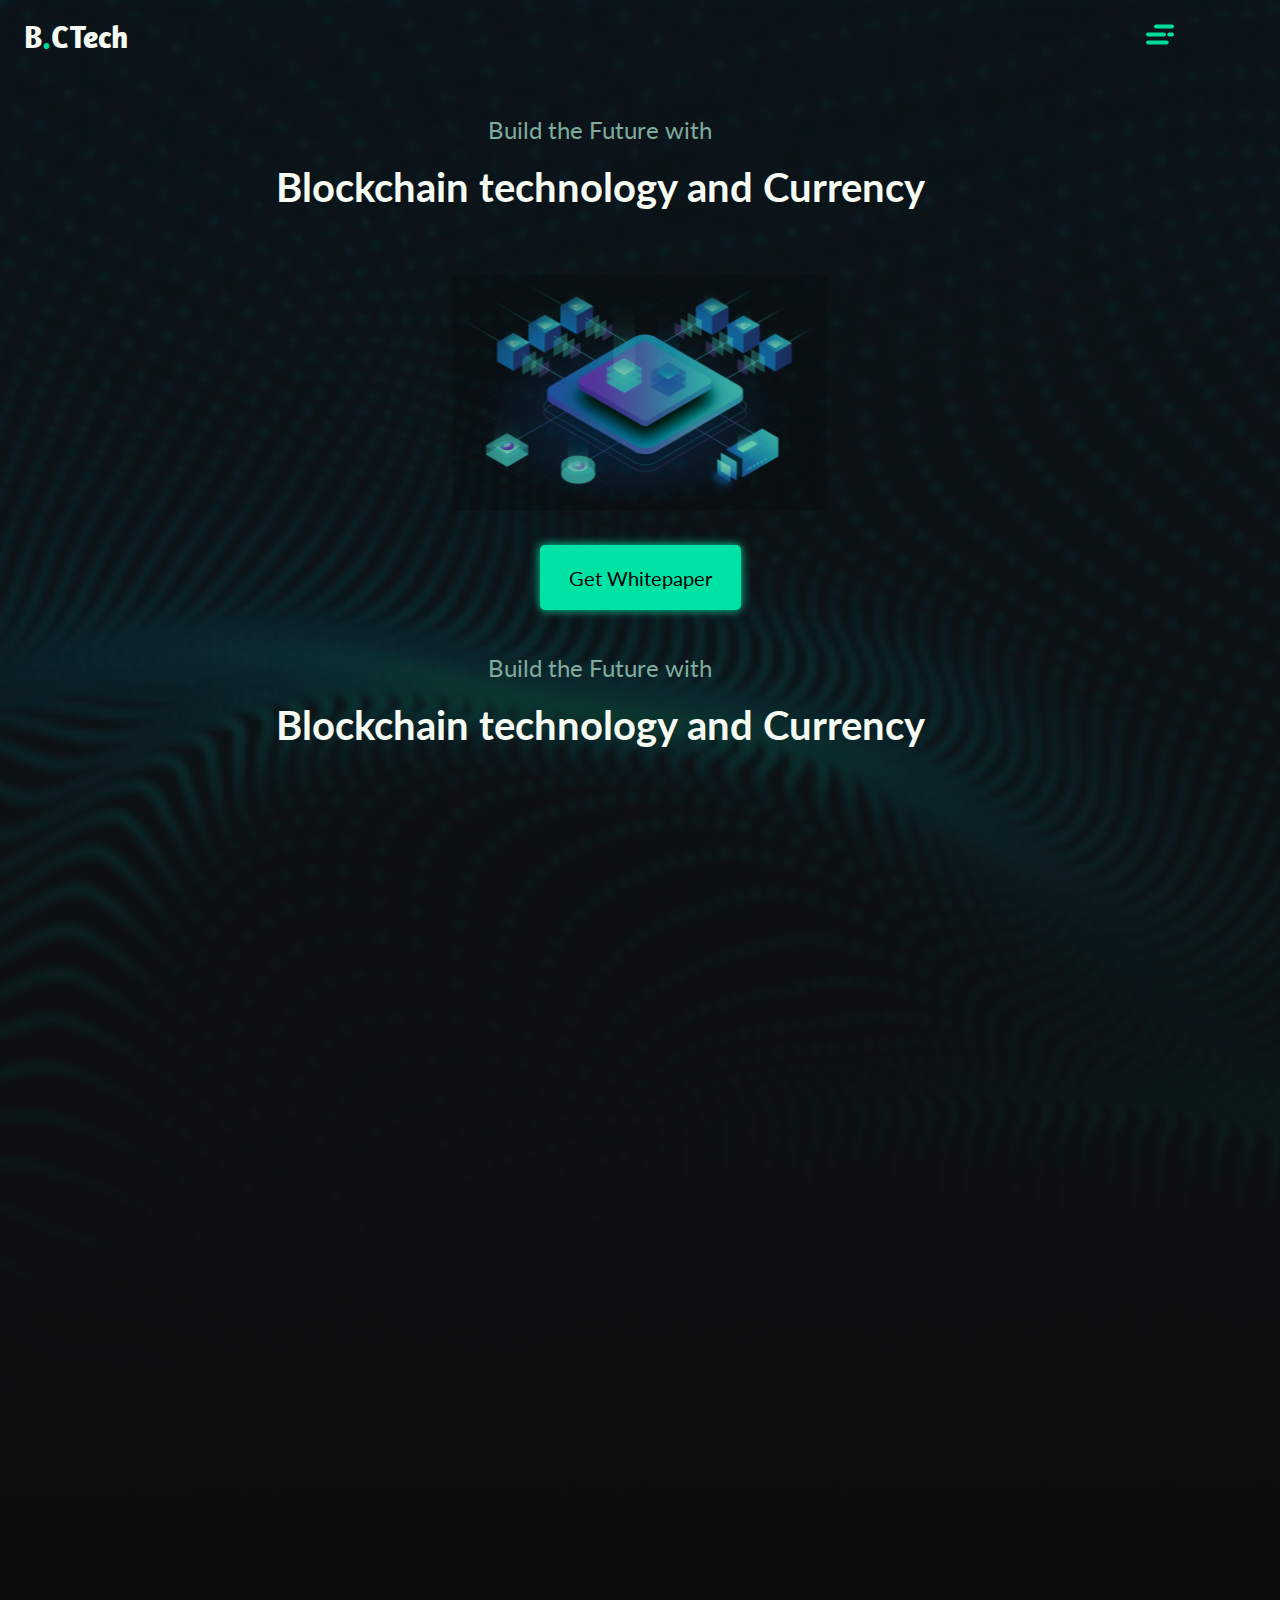
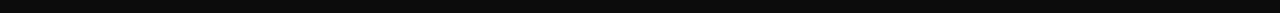
==== index.html @ 94df7423 "Fiz uma modificação" ====
<!--====ESTOU APRENDENDO HTML====-->
<!DOCTYPE html>
<html lang="pt-BR">
<head>
    <meta charset="UTF-8">
    <meta http-equiv="X-UA-Compatible" content="IE=edge">
    <meta name="viewport" content="width=device-width, initial-scale=1.0">
    <!--======= ESTILO =======-->
    <link rel="stylesheet" href="style.css">

    <!--==========FONTES==========-->
    <link rel="preconnect" href="https://fonts.googleapis.com">
    <link rel="preconnect" href="https://fonts.gstatic.com" crossorigin>
    <link href="https://fonts.googleapis.com/css2?family=Amaranth:wght@400;700&family=Lato:ital,wght@0,300;0,400;0,700;1,400&family=M+PLUS+1p:wght@700&display=swap" rel="stylesheet">
    
<title>My Landim Page</title>
</head>

<body>
    <img class="gradient"src="/images/gradient.svg">

    <header id="header">
    <nav class="container">
        <a id="icon"href="#" class="logo">B<span id="span">.</span>CTech</a>
        <div class="menu"><img src="/images/Menuicon-menu.svg" alt="icone-menu"></div>
    </nav>
            
    </header>

    <section class="section container">
        <h1 class="placeholder">Build the Future with </h1>
        <p class="content">Blockchain technology and Currency</p>
    </section>
    
    <img class="img" src="/images/boxes.svg" alt="imagem">
    <button class="button"type="button">Get Whitepaper</button> 
    
    <section class="section container">
        <h1 class="placeholder">Build the Future with </h1>
        <p class="content">Blockchain technology and Currency</p>
      
    </section

    

   







    <!--======= SCRIPT =======-->
    <script src="script.js"></script>
</body>
</html>
---- style.css ----
/*===============RESET===========*/
@import url('https://fonts.googleapis.com/css2?family=Amaranth:wght@400;700&family=M+PLUS+1p:wght@700&display=swap');

* {
    margin: 0;
    padding: 0;
    box-sizing: border-box
}

/*======VARIÁVEIS=======*/
:root {
    font-size: 100%; 
    /* ========== CORES ======= */
    --placeHolder-color: #80AB9E;
    --green-color: #00DD9C;
    --button-color: #00E3A5;
    --dark-blue: #0d0d0d;
    --white-color: #F5FBF2;
    --lato-font: 'Lato', sans-serif;;
}

body {
    background: var(--dark-blue);
    color: var(--white-color);
}

a {
    text-decoration: none;
}





/*========NAVEGAÇÃO========*/
nav a {
    display: block;
}

nav {
    display: flex;
    justify-content: space-between;
    align-items: center;
    height: 100%;
}


#header {
    height: 4.5rem;
    
}

#span {
    color: var(--green-color);
}

#icon {
    font-family: 'Amaranth', sans-serif;
    font-weight: 600;
    font-size: 2rem;
    color: var(--white-color);
}


.section {
    font-family: var(--lato-font);
    font-weight: 600;
    text-align: center;
    margin-top: 2.890625rem;
}

.container {
    width: 90%;
    margin-left: 1.5rem;
    margin-right: 1.5rem;
}


.gradient {
    position: absolute;
    top: 0;
    left: 0;
    z-index: -2;
    width: 100vw;
}

.placeholder {
    font-size: 1.5rem;
    font-weight: 400;
    line-height: 1.5rem;
    color: var(--placeHolder-color);
    margin-bottom: 1rem;
}

.content {
    font-family: var(--lato-font);
    font-weight: 700;
    font-size: 2.5rem;
    line-height: 3.65rem;
    margin-bottom: 3.65rem;
}

.img {
    width: 100vw;
    height: 14.75rem;
}

.button{
    display: block;
    background: var(--button-color);
    border: none;
    width: 12.5625rem;
    height: 4.0625rem;
    border-radius: 5px;
    font-size: 1.25rem;
    font-family: var(--lato-font);
    font-weight: 400;
    margin-left: auto;
    margin-right: auto;
    margin-top: 1.875rem;
    cursor: pointer;
    box-shadow: 0 0 10px  var(--button-color);
}
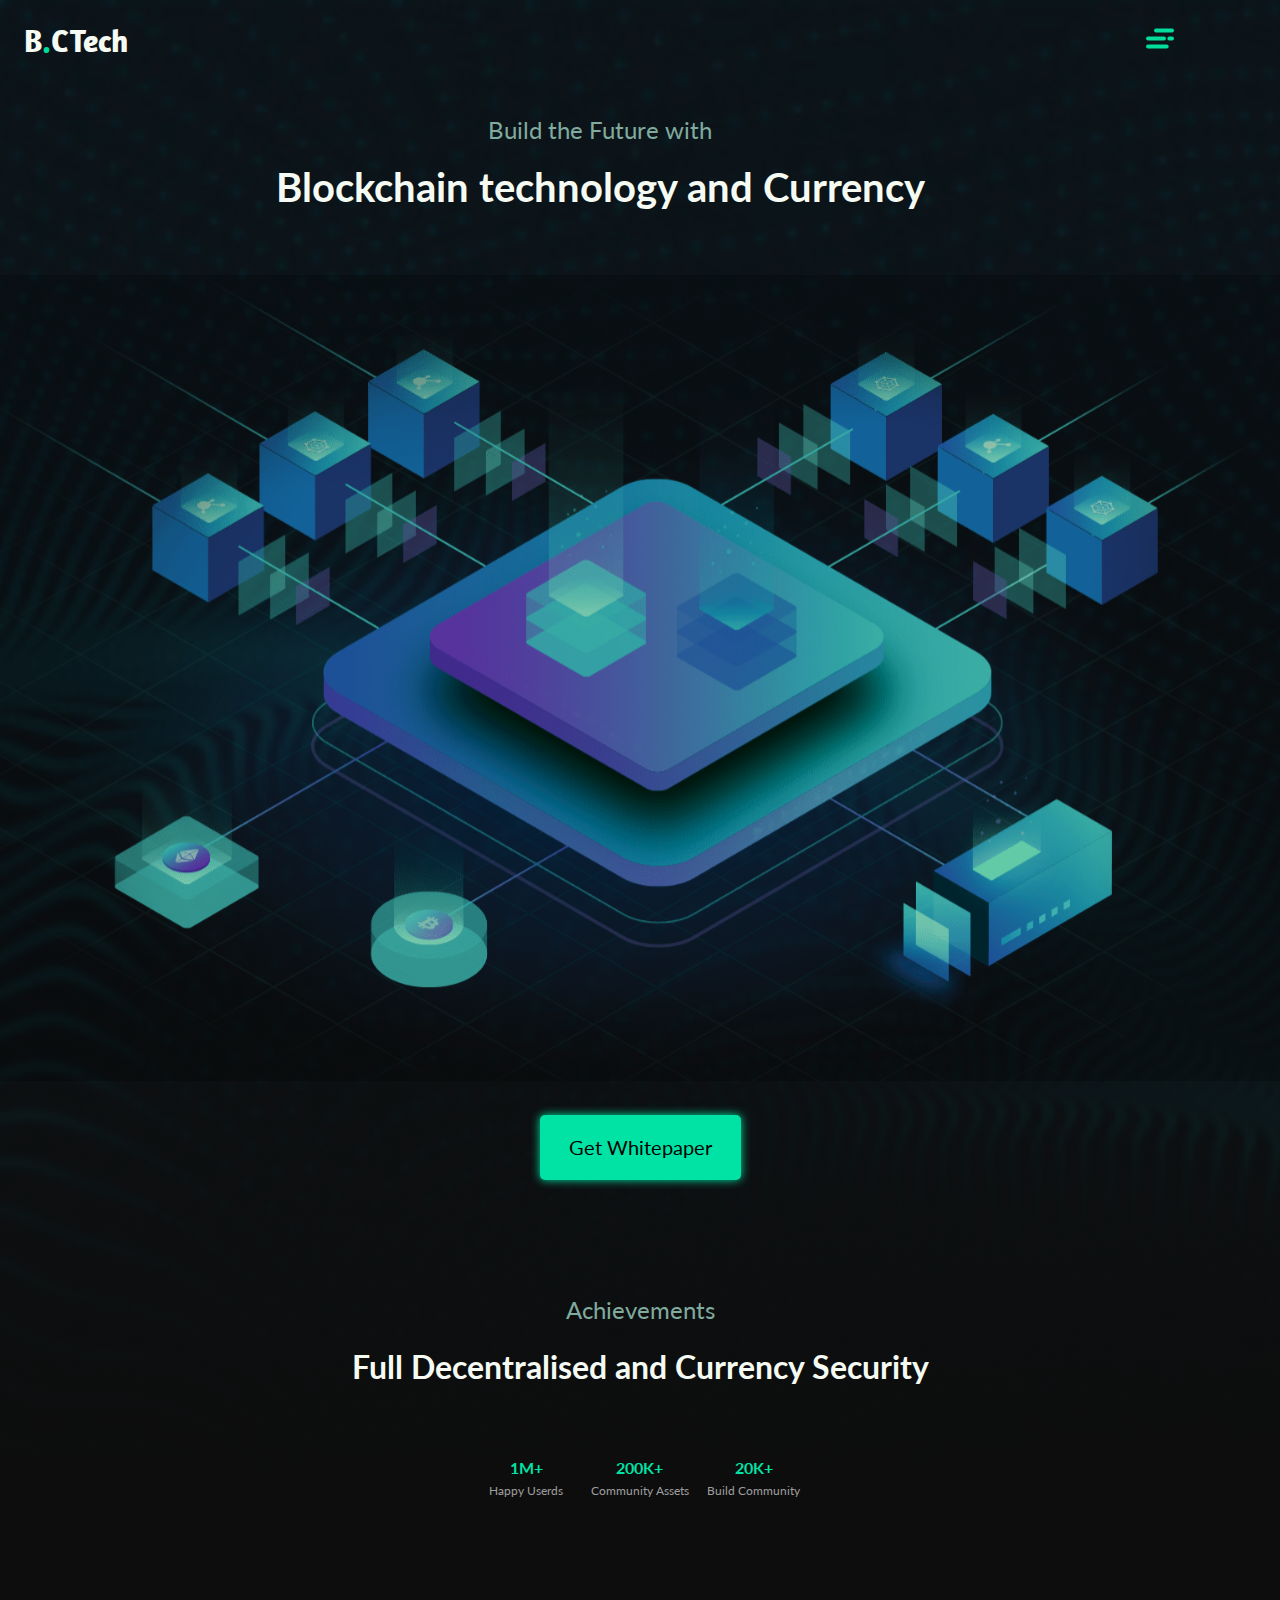
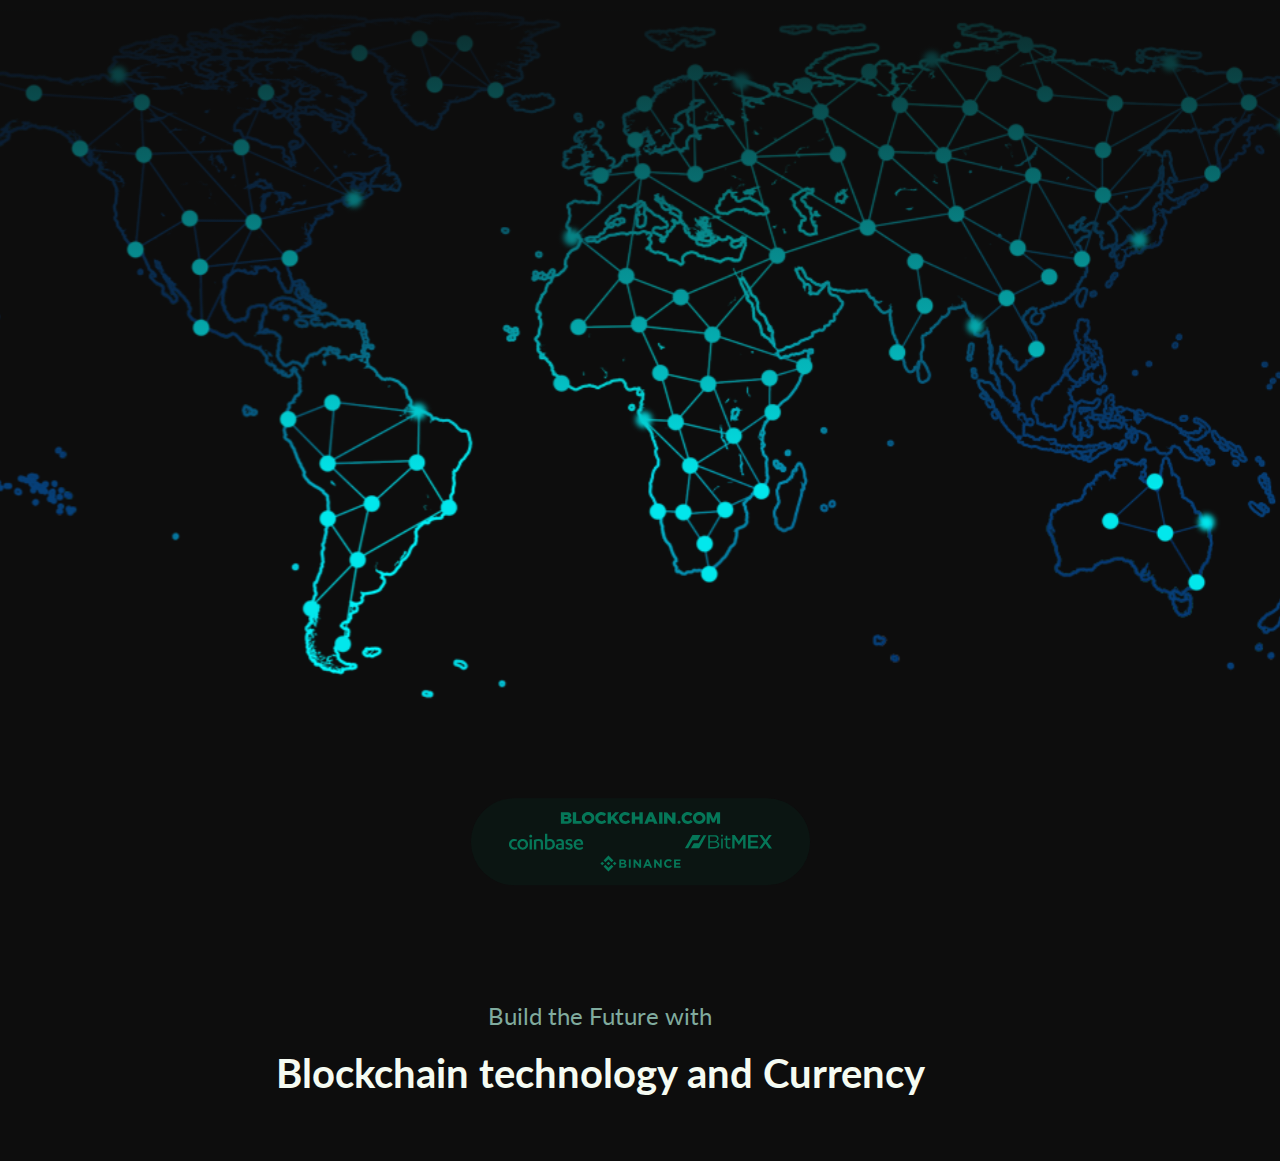
==== commit f30e8227: "Atualizando" ====
--- a/index.html
+++ b/index.html
@@ -35,14 +35,30 @@
     <img class="img" src="/images/boxes.svg" alt="imagem">
     <button class="button"type="button">Get Whitepaper</button> 
     
+    <section class="section">
+        <h1 class="placeholder">Achievements</h1>
+        <p class="content2">Full Decentralised and Currency Security</p>
+        <table>
+            <tr>
+                <th  class="cabecalho">1M+</th>
+                <th  class="cabecalho">200K+</th>
+                <th  class="cabecalho">20K+</th>
+              </tr>
+              <tr>
+                <td>Happy Userds</td>
+                <td>Community Assets</td>
+                <td>Build Community</td>
+              </tr>
+        </table>
+    </section>
+
+    <img src="/images/mapa.svg" alt="mapa do mundo" class="img">
+    <img src="/images/logos.svg" alt="contribuidores" class="contribuidores">
+    
     <section class="section container">
         <h1 class="placeholder">Build the Future with </h1>
         <p class="content">Blockchain technology and Currency</p>
-      
-    </section
-
-    
-
+    </section>
    
 
 
--- a/style.css
+++ b/style.css
@@ -16,7 +16,8 @@
     --button-color: #00E3A5;
     --dark-blue: #0d0d0d;
     --white-color: #F5FBF2;
-    --lato-font: 'Lato', sans-serif;;
+    --lato-font: 'Lato', sans-serif;
+    --gray: #9E9E9E;
 }
 
 body {
@@ -33,6 +34,14 @@
 
 
 /*========NAVEGAÇÃO========*/
+#header {
+    height: 5rem;
+    position: absolute;
+    top: 0;
+    left: 0;   
+    width: 100vw;
+}
+
 nav a {
     display: block;
 }
@@ -44,10 +53,30 @@
     height: 100%;
 }
 
+table {
+    width: 21.4375rem;
+    margin: 0 auto;
+    height: 2.5rem;
+}
 
-#header {
-    height: 4.5rem;
-    
+table .cabecalho {
+    color: var(--button-color);
+    font-weight: 700;
+    font-size: 1rem;
+    line-height: 1.125rem;
+    width: 3rem;
+    height: 1.4375rem;
+    text-align: center;
+}
+
+table tr td {
+    color: var(--gray);
+    font-size: 0.75rem;
+    width: 6.75rem;
+    height: 1rem;
+    font-weight: 400;
+    line-height: 1.125rem;
+    text-align: center;
 }
 
 #span {
@@ -66,7 +95,7 @@
     font-family: var(--lato-font);
     font-weight: 600;
     text-align: center;
-    margin-top: 2.890625rem;
+    margin-top: 7.390625rem;
 }
 
 .container {
@@ -99,10 +128,16 @@
     line-height: 3.65rem;
     margin-bottom: 3.65rem;
 }
+.content2 {
+    font-family: var(--lato-font);
+    font-weight: 700;
+    font-size: 2rem;
+    line-height: 3.65rem;
+    margin-bottom: 3.65rem;
+}
 
 .img {
     width: 100vw;
-    height: 14.75rem;
 }
 
 .button{
@@ -122,3 +157,12 @@
     box-shadow: 0 0 10px  var(--button-color);
 }
 
+.contribuidores {
+    display: block;
+    width: 21.4375rem;
+    height: 5.5rem;
+    margin-top: 3.515rem;
+    margin-left: auto;
+    margin-right: auto;
+}
+
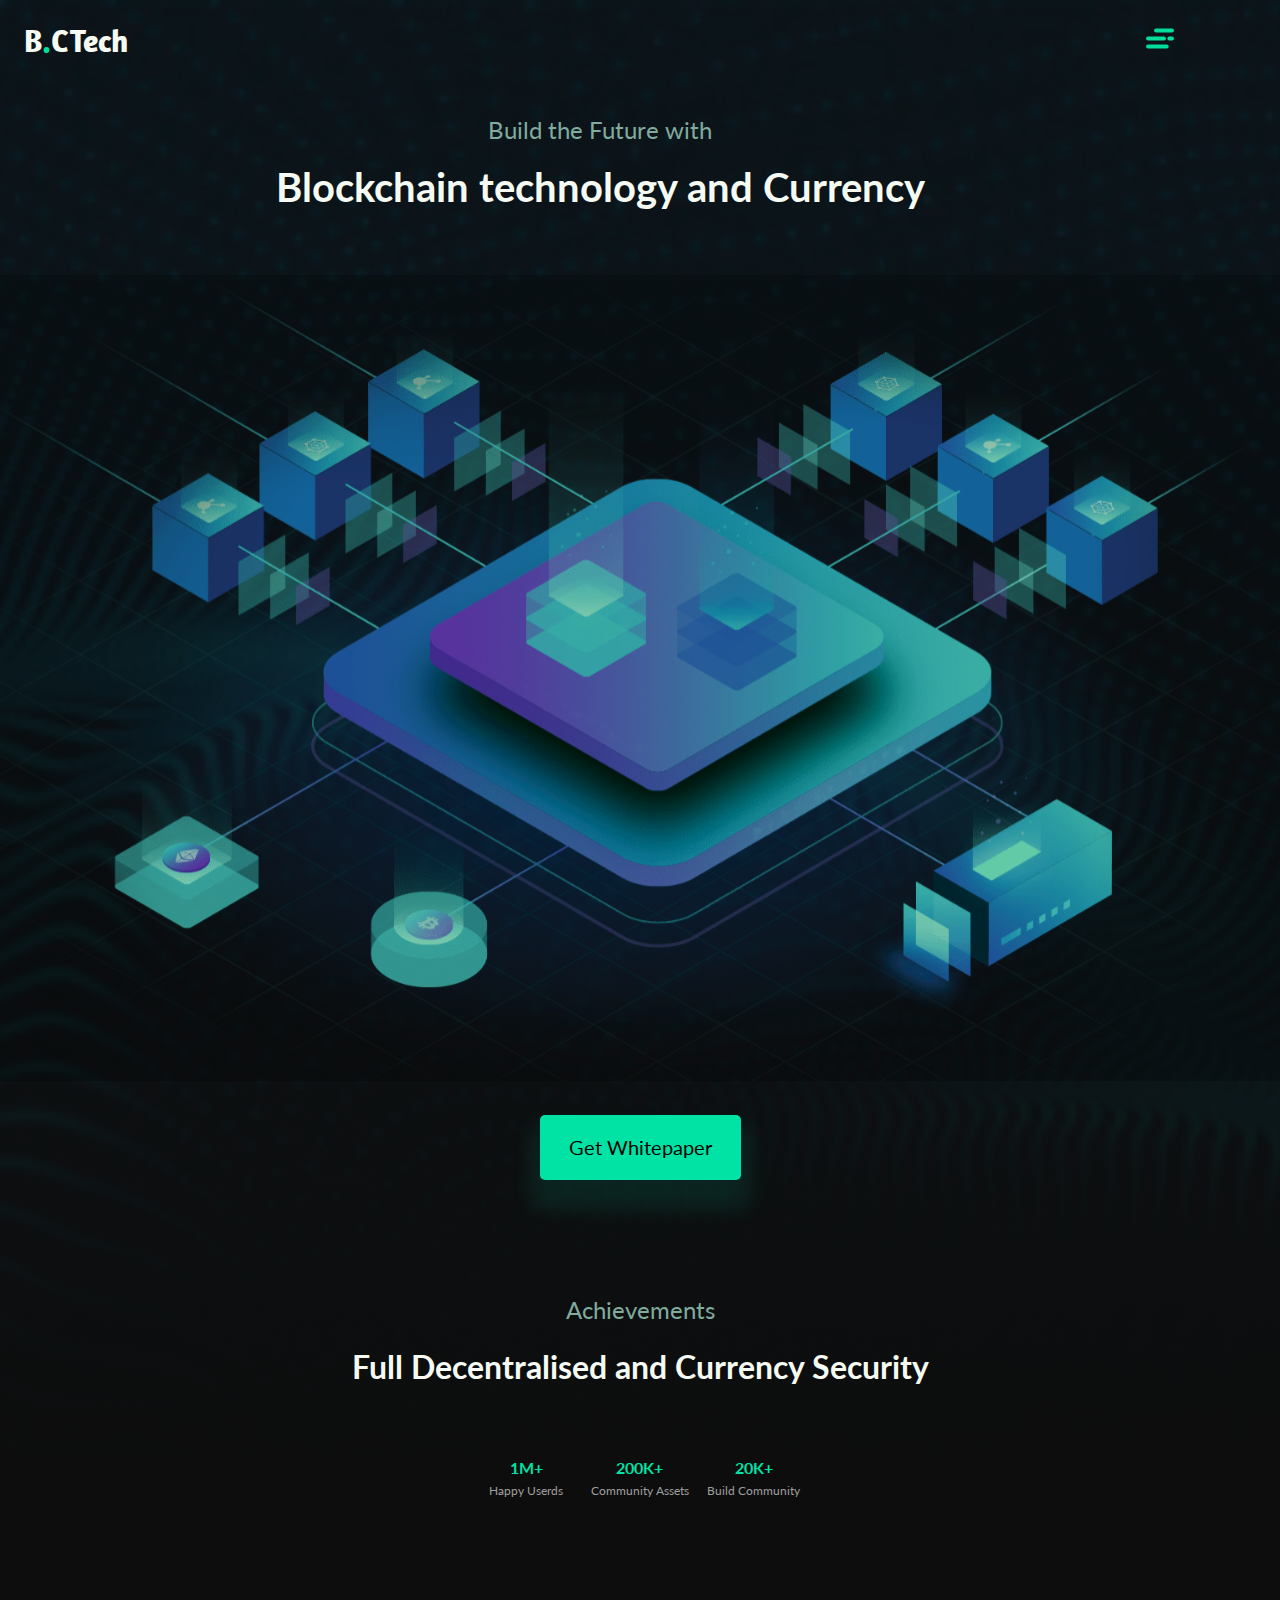
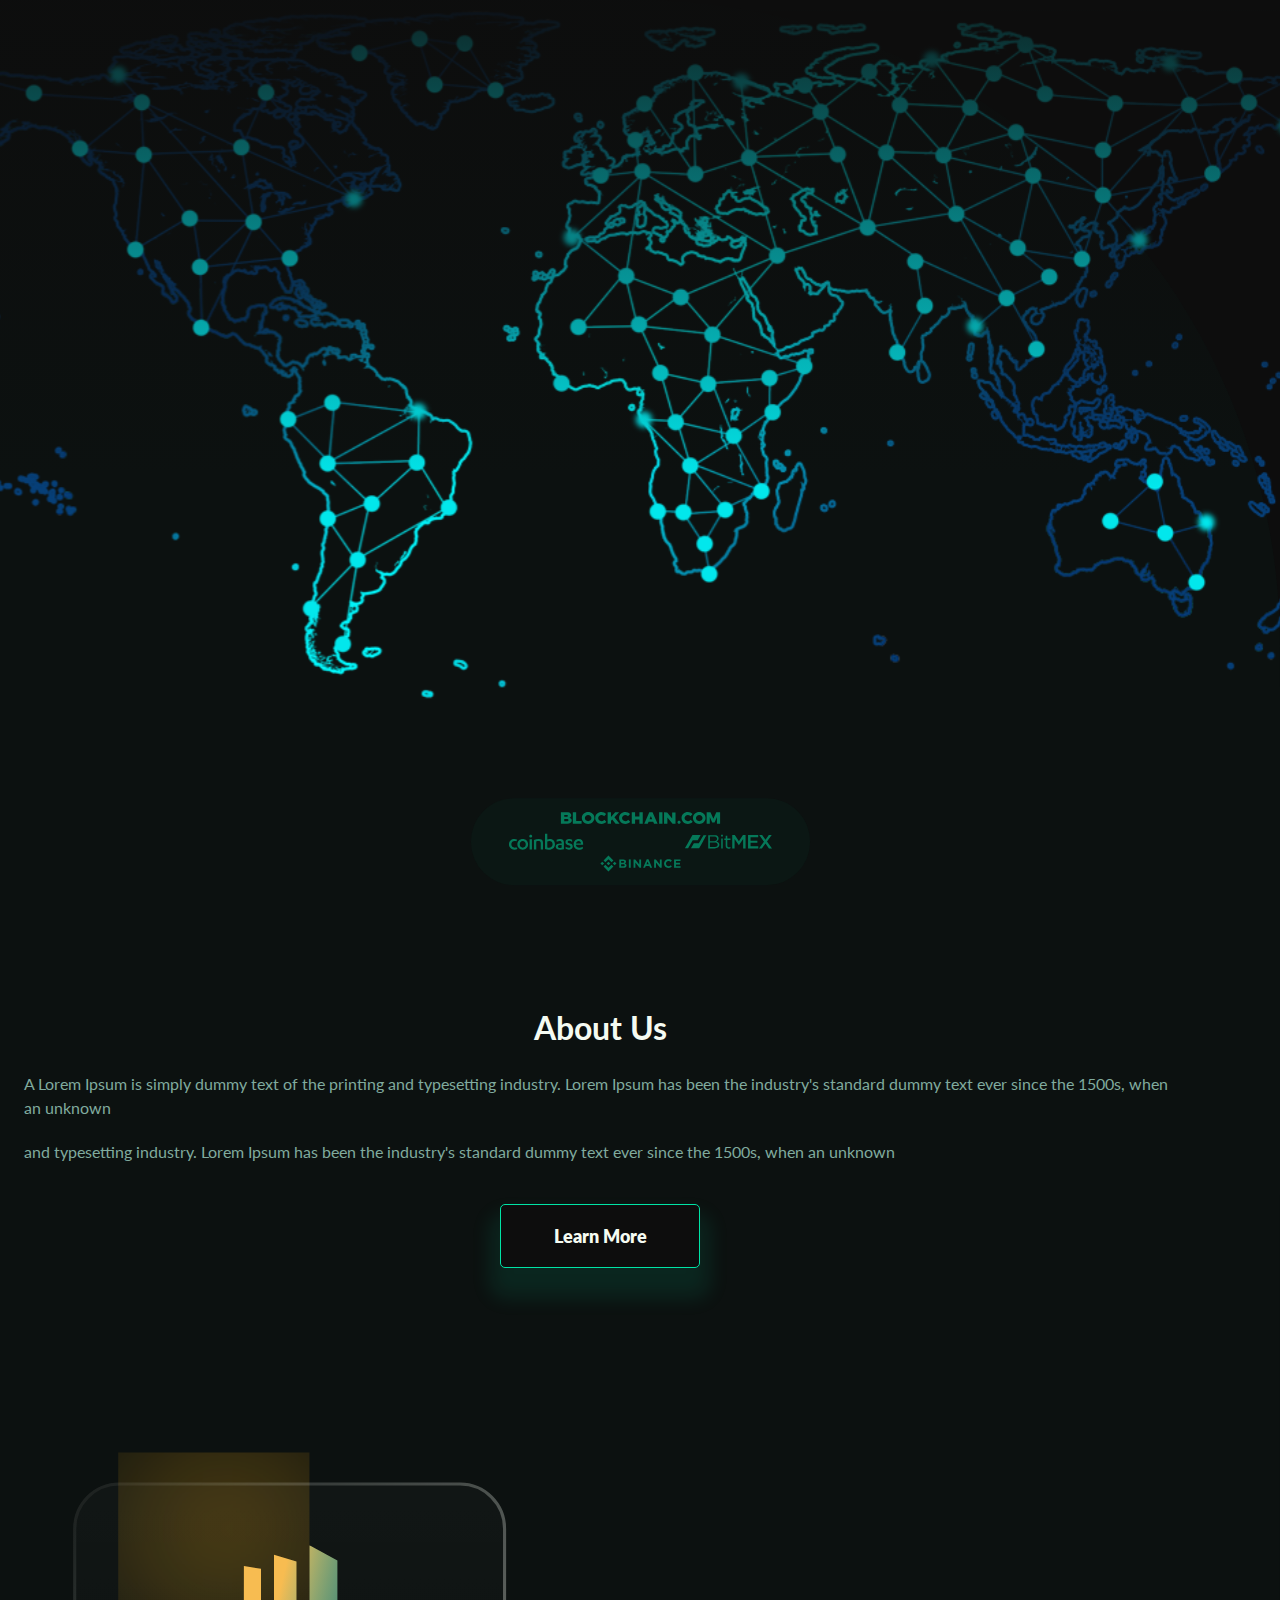
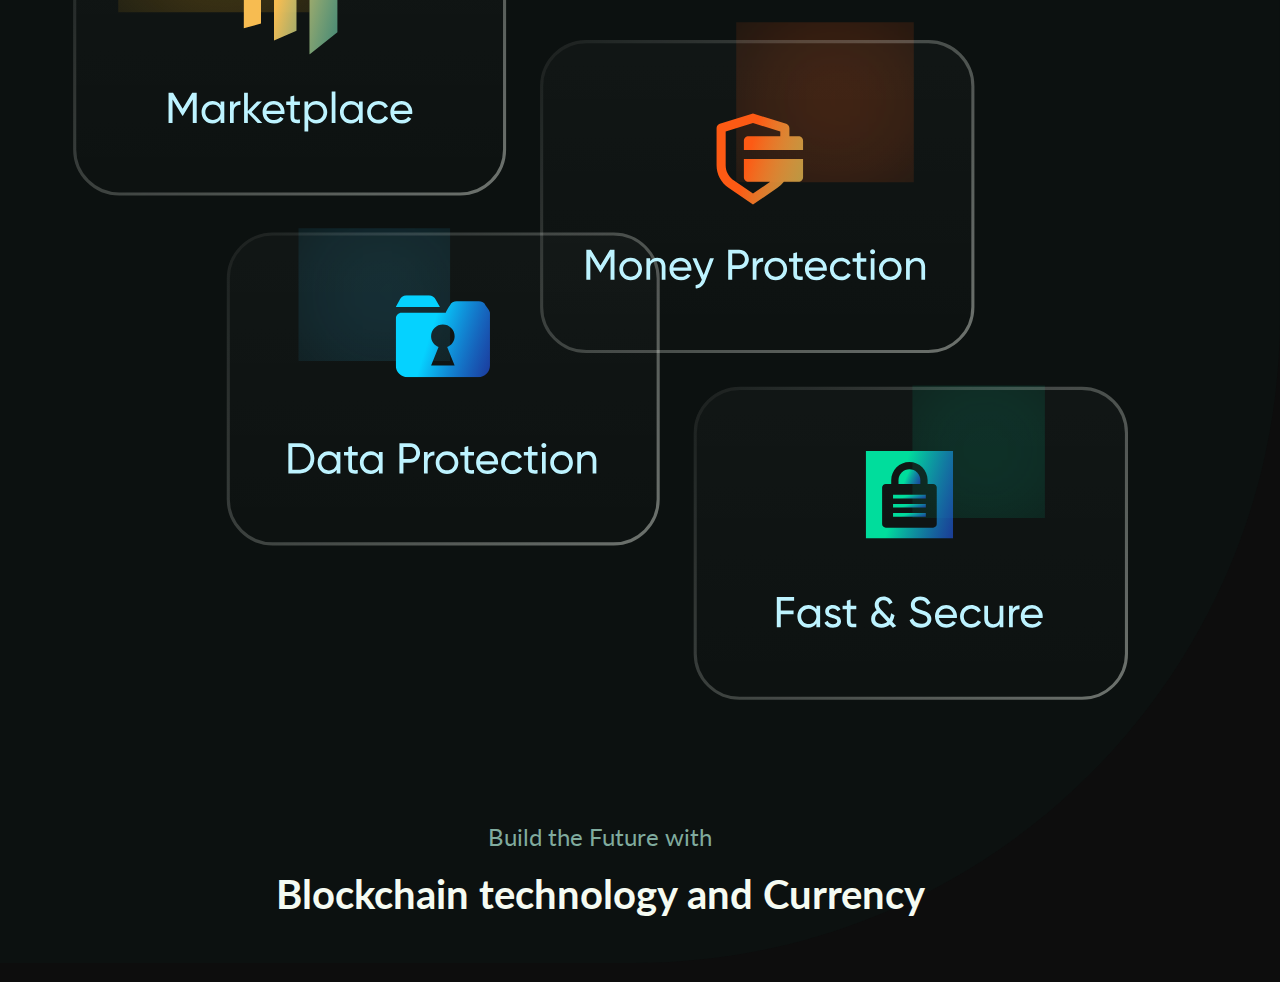
==== commit e8eaf144: "novas atualizações" ====
--- a/index.html
+++ b/index.html
@@ -55,13 +55,25 @@
     <img src="/images/mapa.svg" alt="mapa do mundo" class="img">
     <img src="/images/logos.svg" alt="contribuidores" class="contribuidores">
     
+
+    <section id="special" class="section container">
+        <img src="/images/background.svg" id="background">
+        <h1 class="title">About Us</h1>
+
+        <p>A Lorem Ipsum is simply dummy text of the printing and typesetting industry. Lorem Ipsum has been the industry's  standard dummy text ever since the 1500s, when an unknown
+
+        </p>
+        <p>and typesetting industry. Lorem Ipsum has been the industry's  standard dummy text ever since the 1500s, when an unknown</p>
+
+        <button class="button2" type="button">Learn More</button>
+
+        <img src="/images/services.svg" alt="" class="img">
+    </section>
+
     <section class="section container">
         <h1 class="placeholder">Build the Future with </h1>
         <p class="content">Blockchain technology and Currency</p>
     </section>
-   
-
-
 
 
 
--- a/style.css
+++ b/style.css
@@ -137,9 +137,28 @@
 }
 
 .img {
-    width: 100vw;
-}
-
+    width: 100%;
+}
+
+
+
+#special p {
+    margin-top: 1.25rem;
+    text-align: left;
+    font-weight: 400;
+    color: var(--placeHolder-color);
+    line-height: 150%;
+
+}
+
+#background {
+    position: absolute;
+    top: 100rem;
+    left: 0rem;
+    display: block;
+    z-index: -1;
+    width: 100%;
+}
 .button{
     display: block;
     background: var(--button-color);
@@ -154,7 +173,8 @@
     margin-right: auto;
     margin-top: 1.875rem;
     cursor: pointer;
-    box-shadow: 0 0 10px  var(--button-color);
+    box-shadow: 0 20px 20px 10px rgb(0, 227, 165, 0.1);
+
 }
 
 .contribuidores {
@@ -166,3 +186,27 @@
     margin-right: auto;
 }
 
+.title {
+    font-size: 2rem;
+    font-family: var(--lato-font);
+    font-weight: 700;
+    line-height: 150%;
+    height: 3rem;
+    width: 8.6875rem;
+    margin: 0 auto;
+}
+
+.button2 {
+    margin-top: 2.5rem;
+    background: var(--dark-blue);
+    color: var(--white-color);
+    width: 12.5rem;
+    height: 4rem;
+    border: 1px solid var(--button-color);
+    font-family: var(--lato-font);
+    border-radius: 5px;
+    font-size: 1.125rem;
+    font-weight: 800;
+    box-shadow: 0 20px 20px 10px rgb(0, 227, 165, 0.1);
+    cursor: pointer;
+}
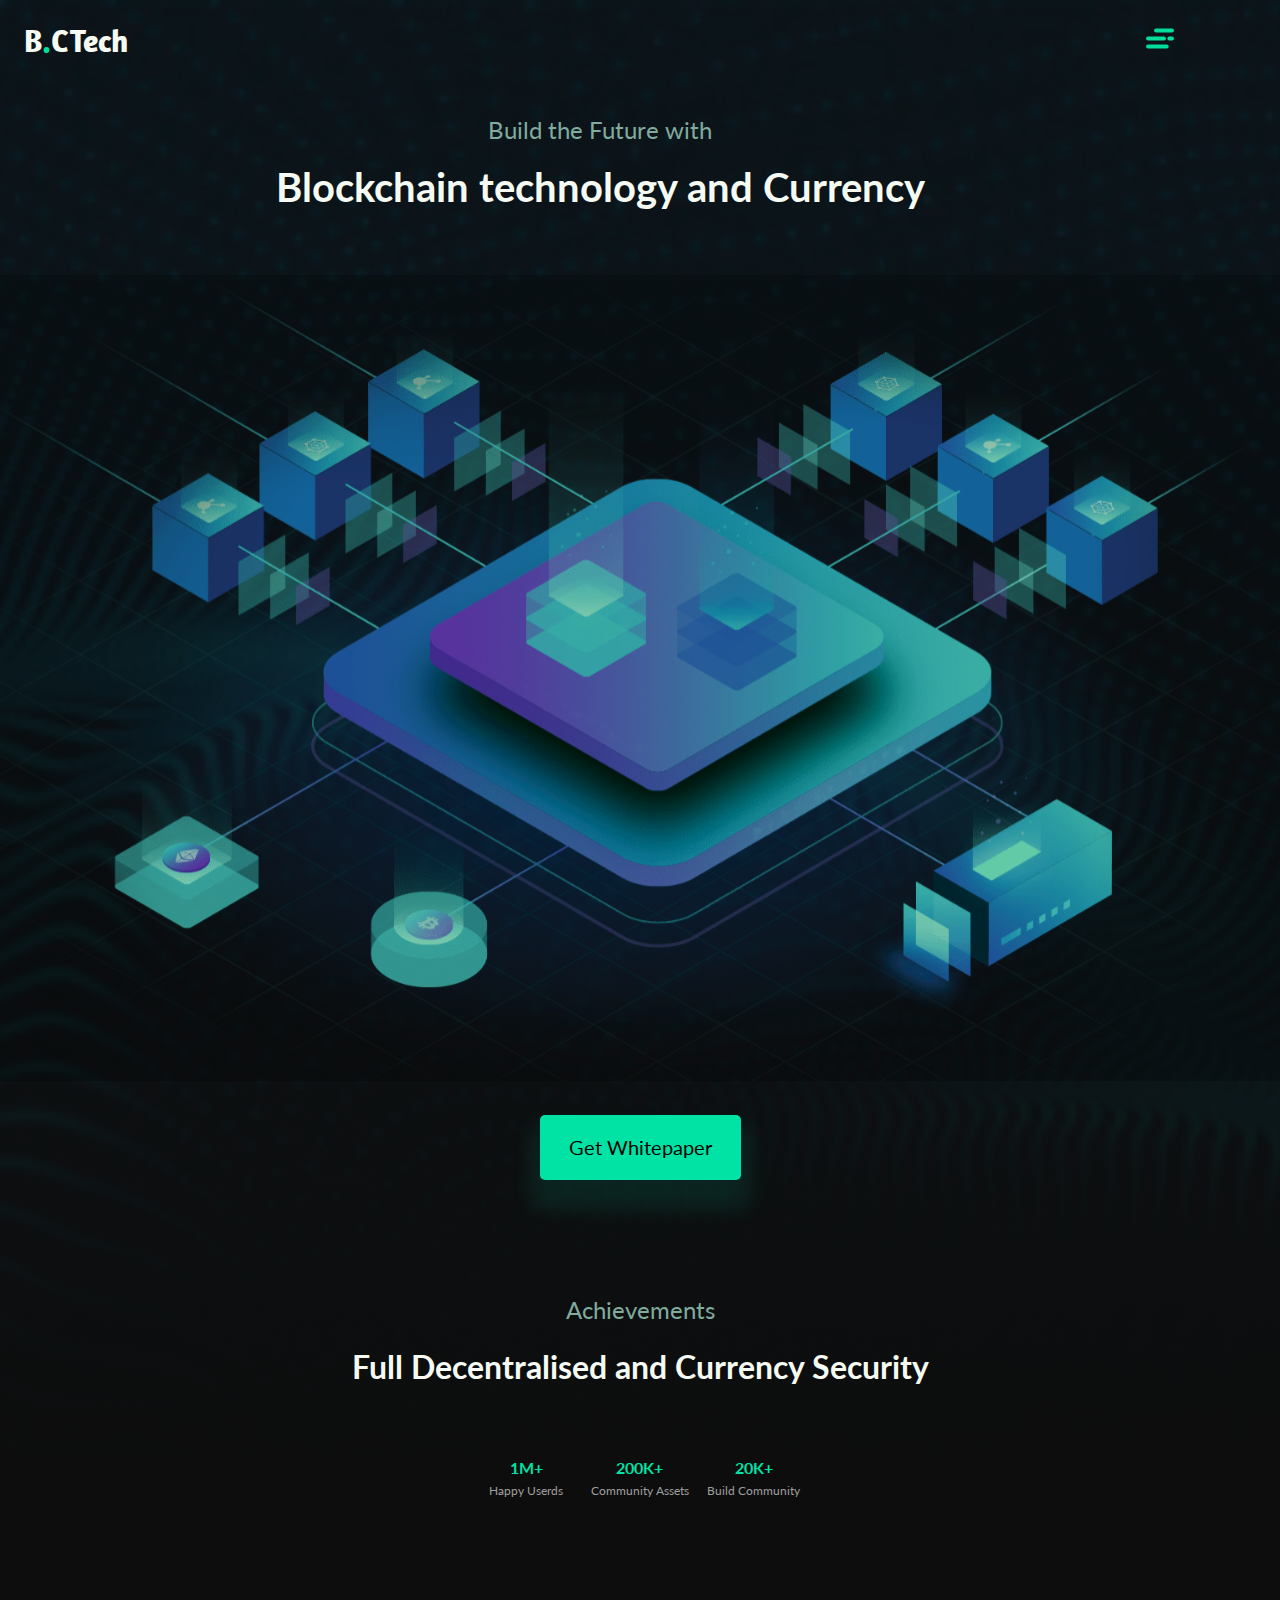
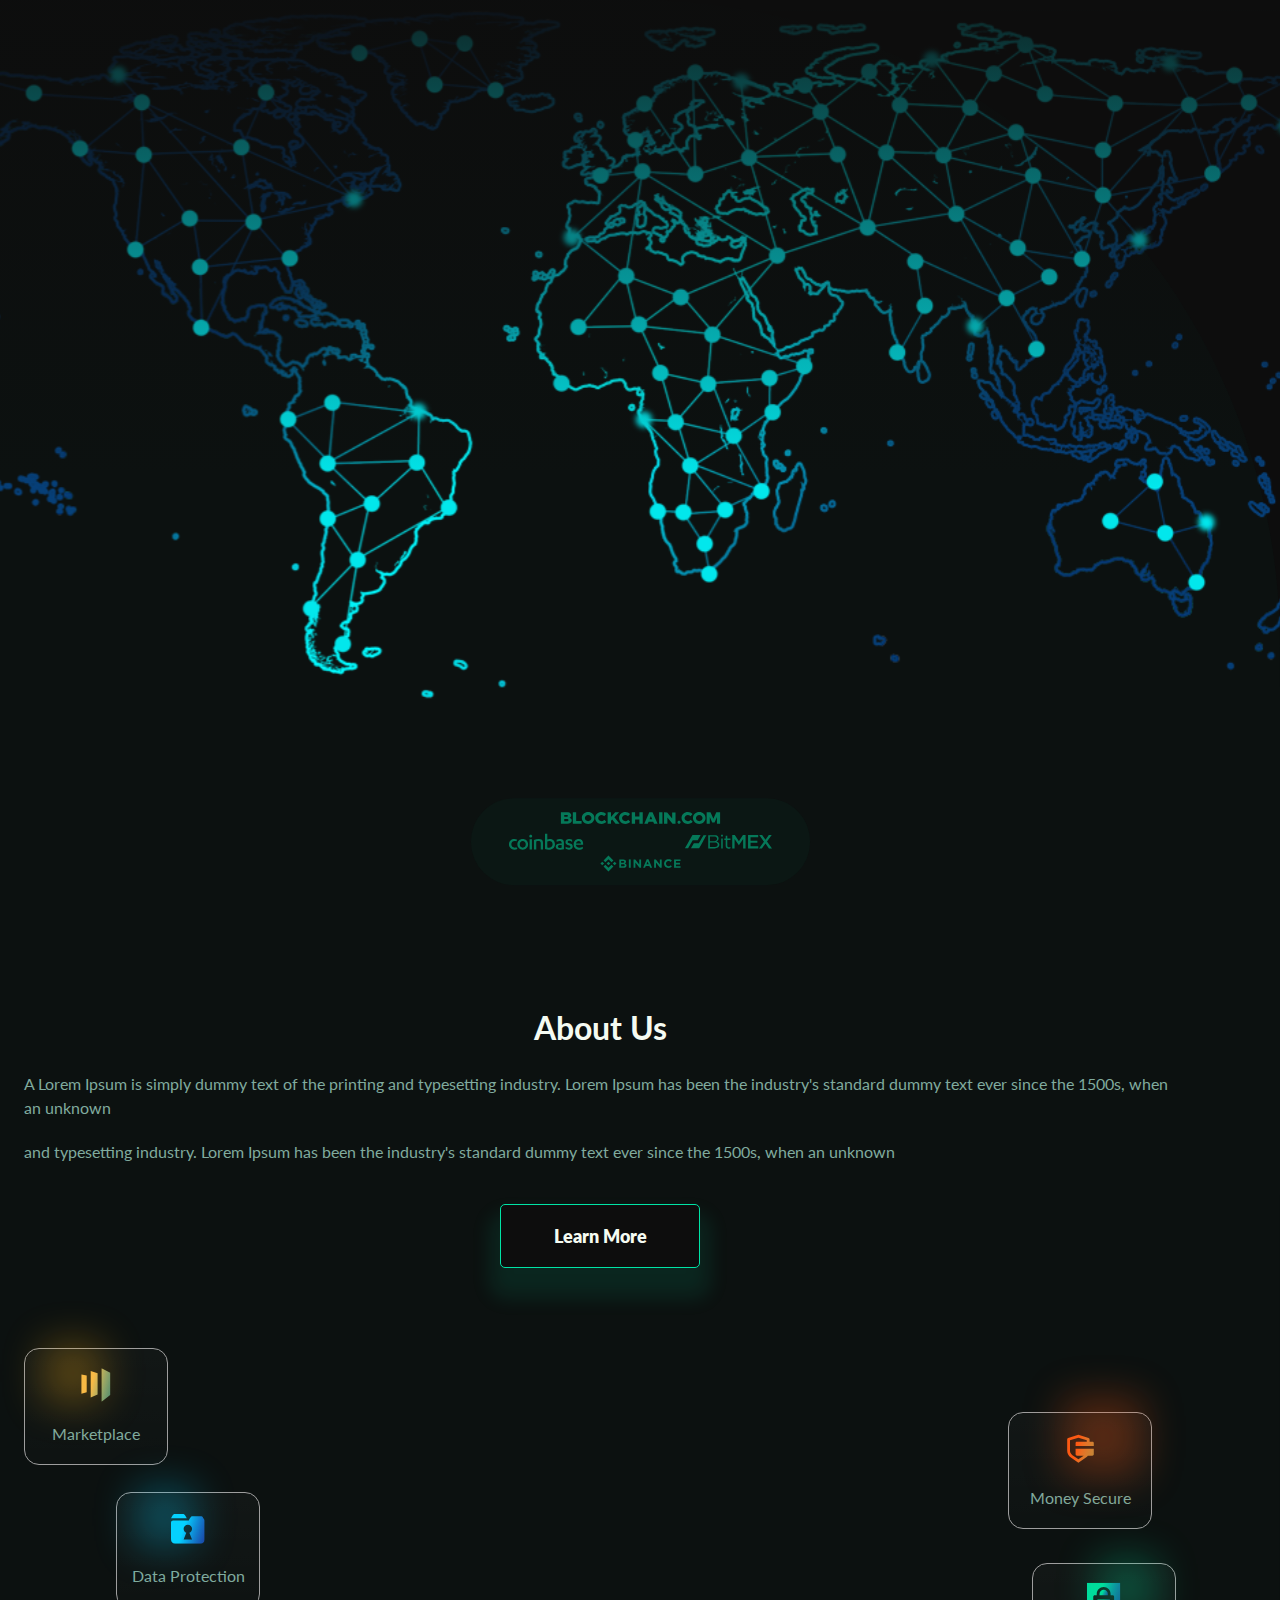
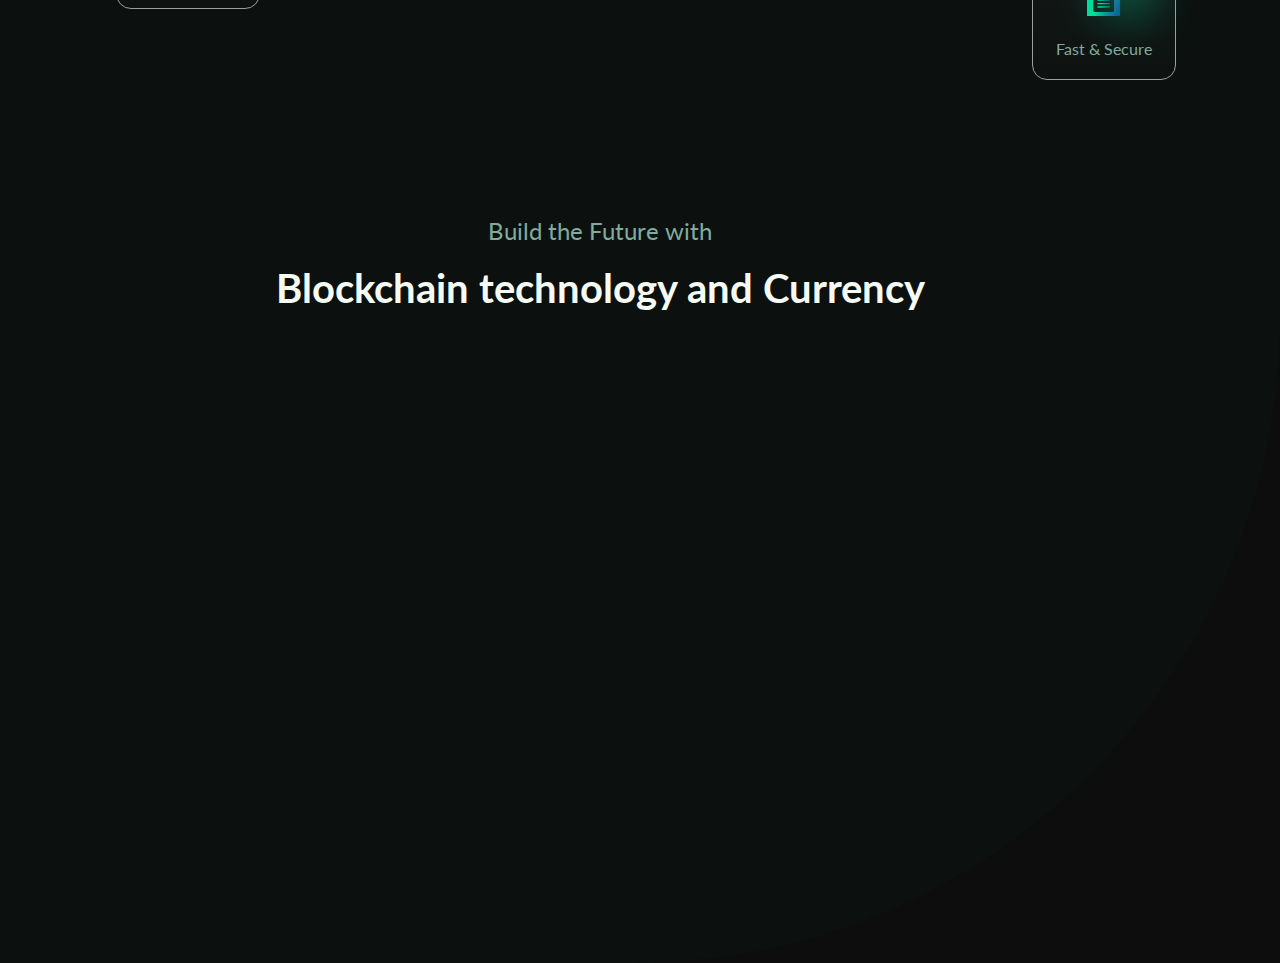
==== commit 36c369de: "novas atualizações" ====
--- a/index.html
+++ b/index.html
@@ -67,7 +67,26 @@
 
         <button class="button2" type="button">Learn More</button>
 
-        <img src="/images/services.svg" alt="" class="img">
+        <div id="services">
+            <div class="service" id="marketplace">
+                <img src="/images/services/Marketplace.svg" alt="marketplace">
+                <p>Marketplace</p>
+            </div>
+            <div class="service" id="data">
+                <img src="/images/services/data protection.svg" alt="proteção de dados">
+                <p>Data Protection</p>
+            </div>
+            <div class="service" id="money">
+                <img src="/images/services/money protection.svg" alt="proteção de dinheiro">
+                <p>Money Secure </p>
+            
+            </div>
+            <div class="service" id="secure">
+                <img src="/images/services/Secure.svg" alt="rápido e seguro">
+                <p>Fast & Secure</p>
+            </div>
+
+        </div>
     </section>
 
     <section class="section container">
--- a/style.css
+++ b/style.css
@@ -210,3 +210,86 @@
     box-shadow: 0 20px 20px 10px rgb(0, 227, 165, 0.1);
     cursor: pointer;
 }
+
+#services {
+    margin-top: 5rem;
+    height: 22rem;
+    position: relative;
+
+}
+
+.service {
+    margin-bottom: 20px;
+    width: 9rem;
+    height: 7.3125rem;
+    border-radius: 15px;
+    background: var(--placeHolder-color);
+    background: linear-gradient(180deg, rgba(255, 255, 255, 0.03) -30.29%, rgba(255, 255, 255, 0) 144.92%);
+    border: 1px solid var(--gray);
+    display: inline-flex;
+    flex-direction: column;
+    justify-content: center;
+    align-items: center;
+}
+
+#marketplace{
+    position: absolute;
+    top: 0;
+    left: 0;
+}
+#marketplace::after {
+    content: '';
+    position: absolute;
+    top: -1rem;
+    left: 3rem;
+    box-shadow: 0 40px 40px 30px rgb(255, 180, 19, 0.3);;
+}
+
+
+
+#secure {
+    position: absolute;
+    bottom: 0;
+    right: 0;
+}
+
+#secure::after {
+    content: '';
+    position: absolute;
+    top: -1rem;
+    right: 3rem;
+    box-shadow: 0 40px 40px 30px rgb(0, 221, 156, 0.3);
+}
+
+#data {
+    position: absolute;
+    top: 9rem;
+    left: 8%;
+}
+
+#data::after {
+    content: '';
+    position: absolute;
+    top: -1rem;
+    left: 3rem;
+    box-shadow: 0 40px 40px 30px rgb(5, 210, 255, 0.3);
+}
+
+#money {
+    position: absolute;
+    top: 4rem;
+    right: 1.5rem;
+
+}
+
+#money::after {
+    content: '';
+    position: absolute;
+    top: -1rem;
+    right: 3rem;
+    box-shadow: 0 40px 40px 40px rgb(253, 90, 20, 0.3);
+}
+.section img {
+    width: 2.125rem;
+}
+
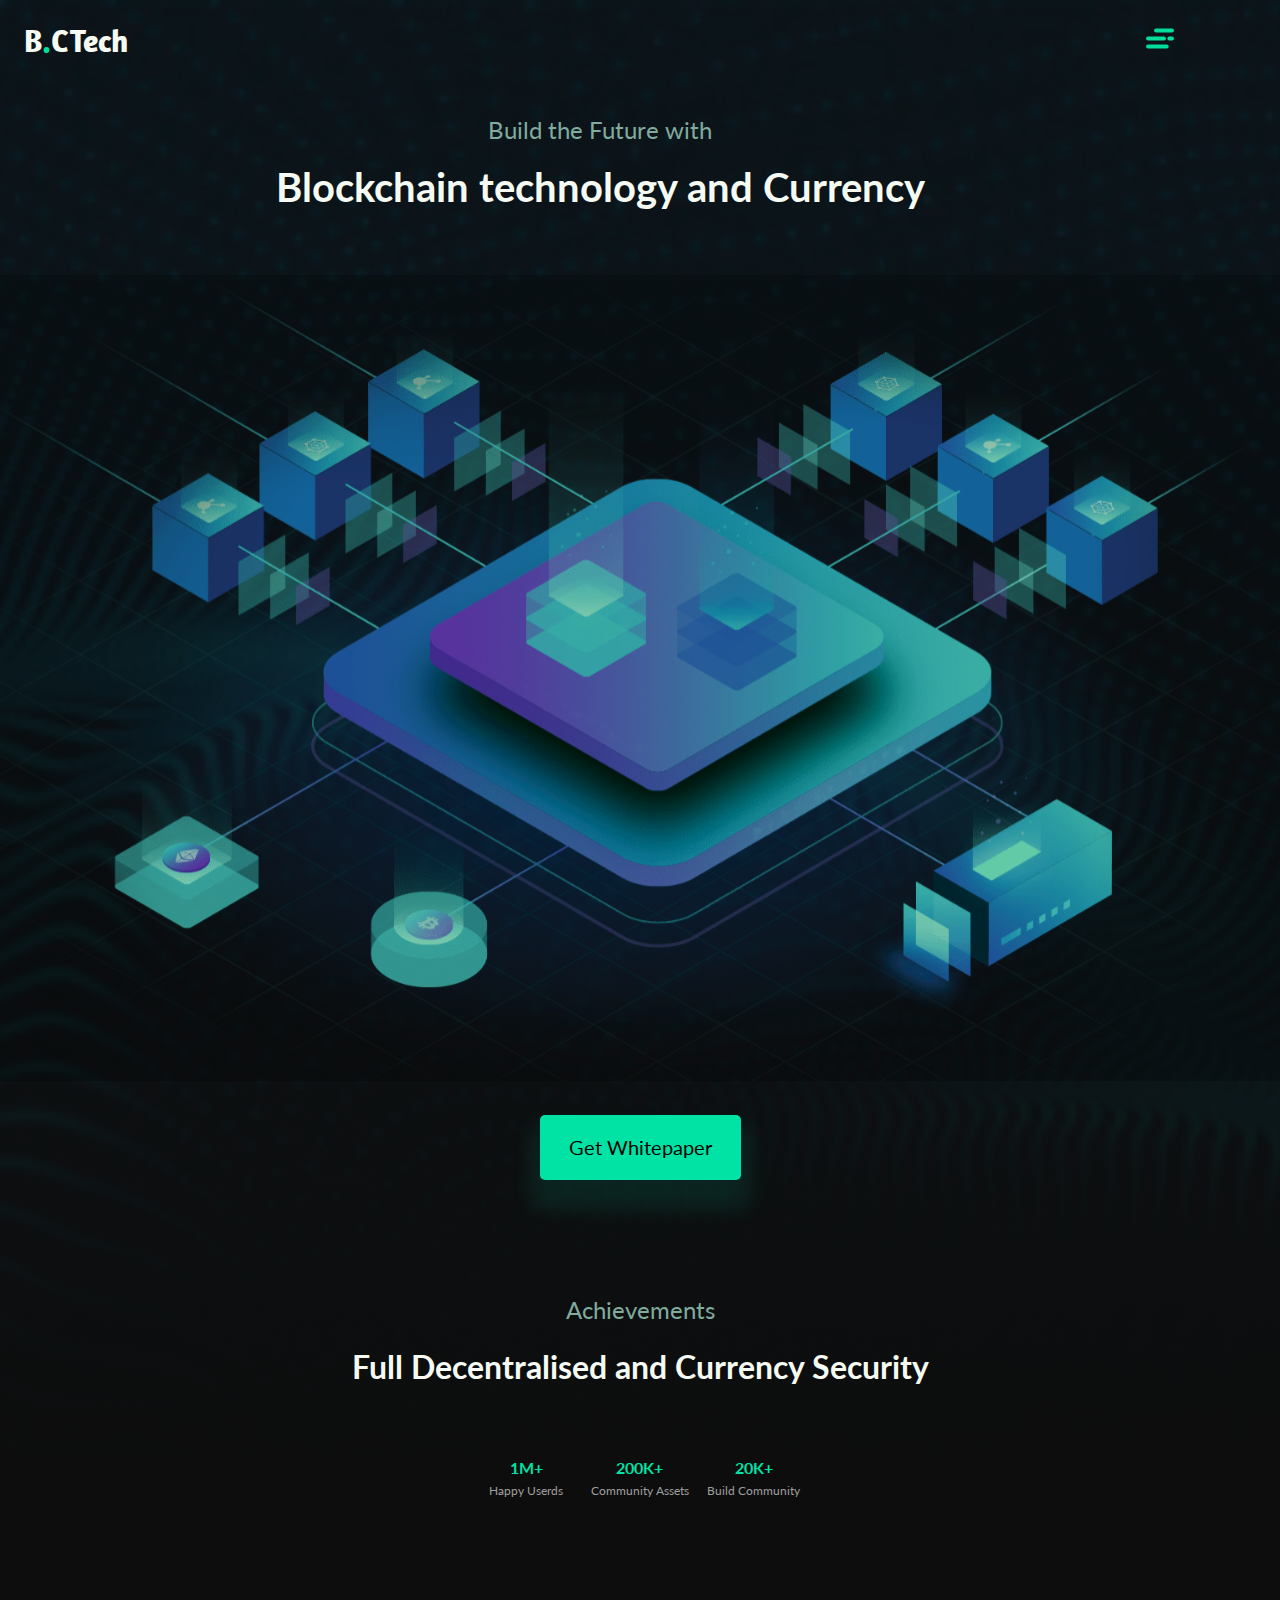
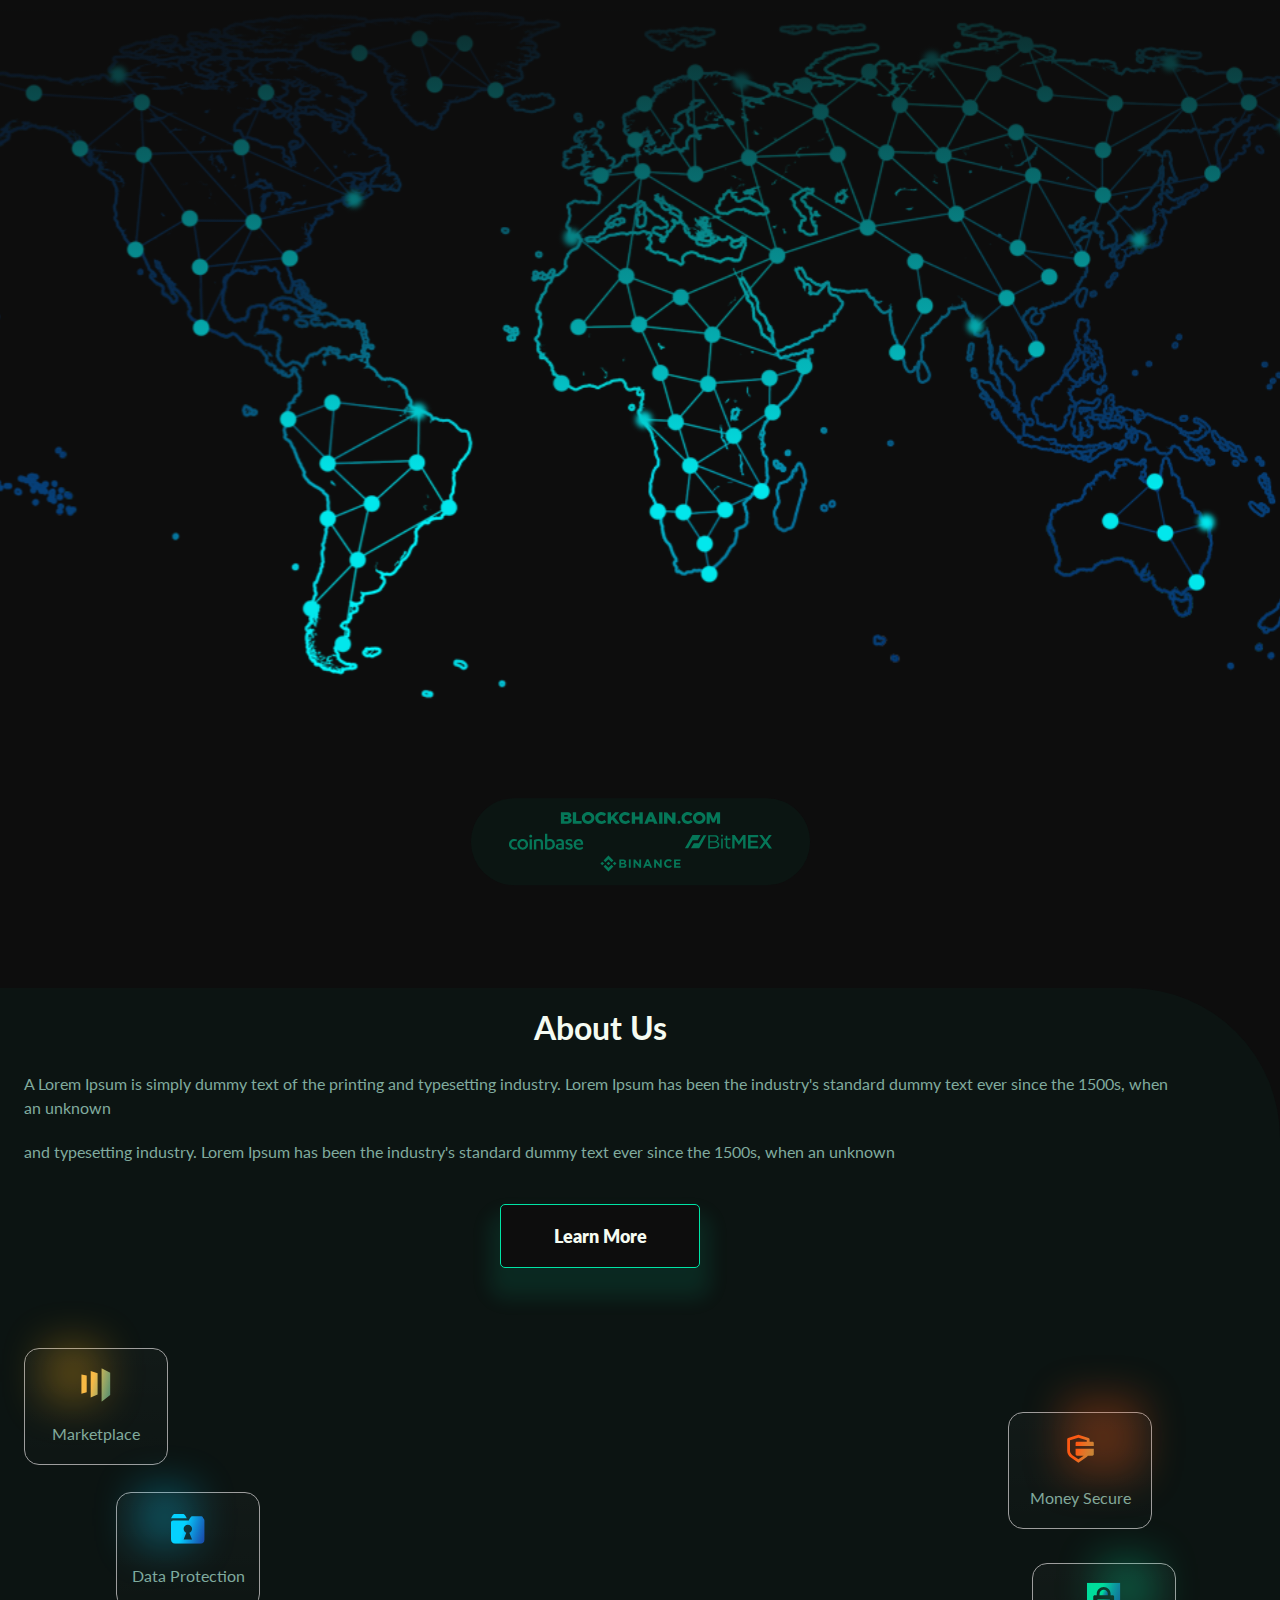
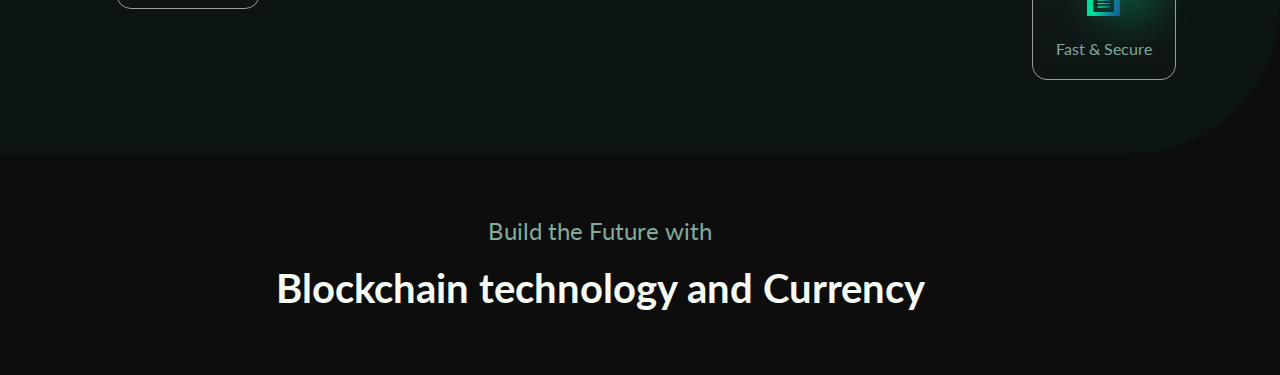
==== commit 46178858: "nova atualização" ====
--- a/index.html
+++ b/index.html
@@ -57,7 +57,7 @@
     
 
     <section id="special" class="section container">
-        <img src="/images/background.svg" id="background">
+        <!--<img src="/images/background.svg" id="background">-->
         <h1 class="title">About Us</h1>
 
         <p>A Lorem Ipsum is simply dummy text of the printing and typesetting industry. Lorem Ipsum has been the industry's  standard dummy text ever since the 1500s, when an unknown
--- a/style.css
+++ b/style.css
@@ -140,7 +140,22 @@
     width: 100%;
 }
 
-
+#special {
+  position: relative;
+}
+
+#special::after {
+    content: '';
+    position: absolute;
+    top: -1rem;
+    left: -1.5rem;
+    z-index: -1;
+    width: 100vw;
+    height: 110%;
+    background: rgb(9, 37, 30, 0.3);
+    border-top-right-radius: 9.375rem;
+    border-bottom-right-radius: 9.375rem;
+}
 
 #special p {
     margin-top: 1.25rem;
@@ -148,17 +163,8 @@
     font-weight: 400;
     color: var(--placeHolder-color);
     line-height: 150%;
-
-}
-
-#background {
-    position: absolute;
-    top: 100rem;
-    left: 0rem;
-    display: block;
-    z-index: -1;
-    width: 100%;
-}
+}
+
 .button{
     display: block;
     background: var(--button-color);
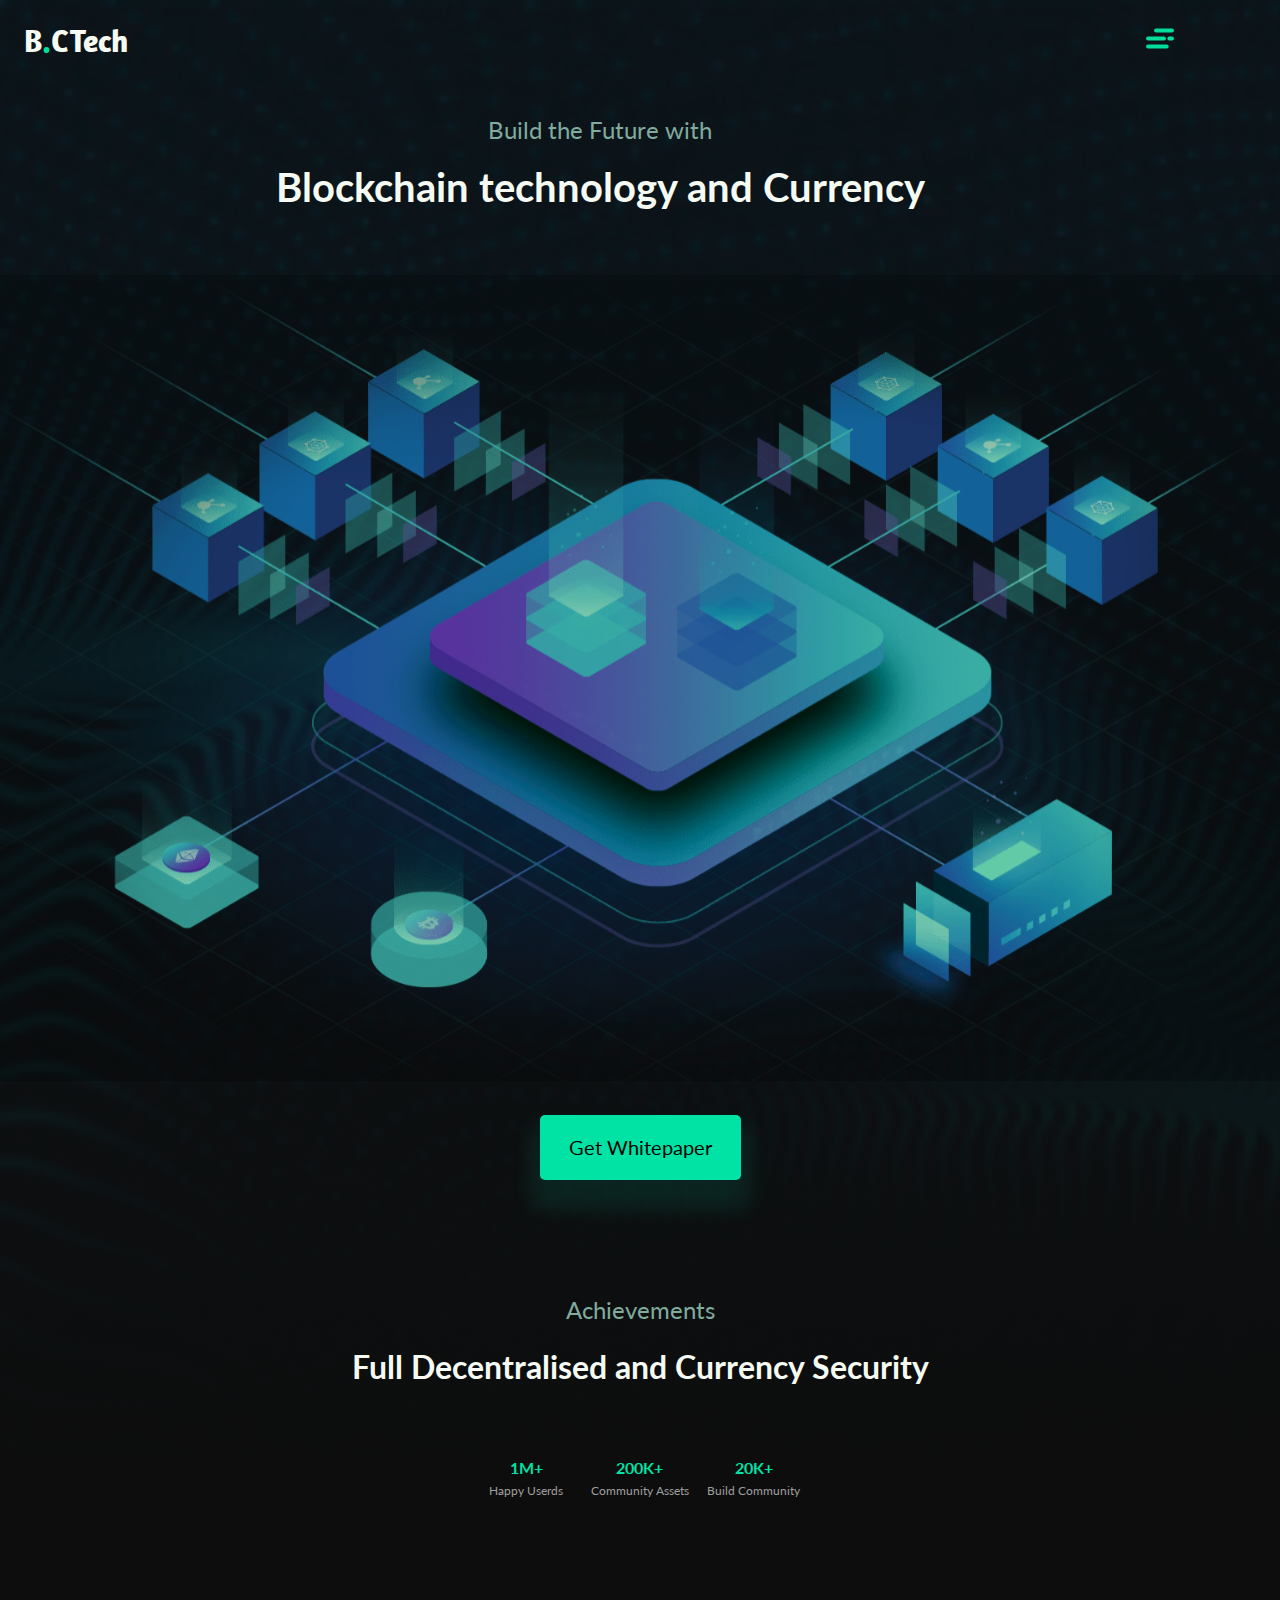
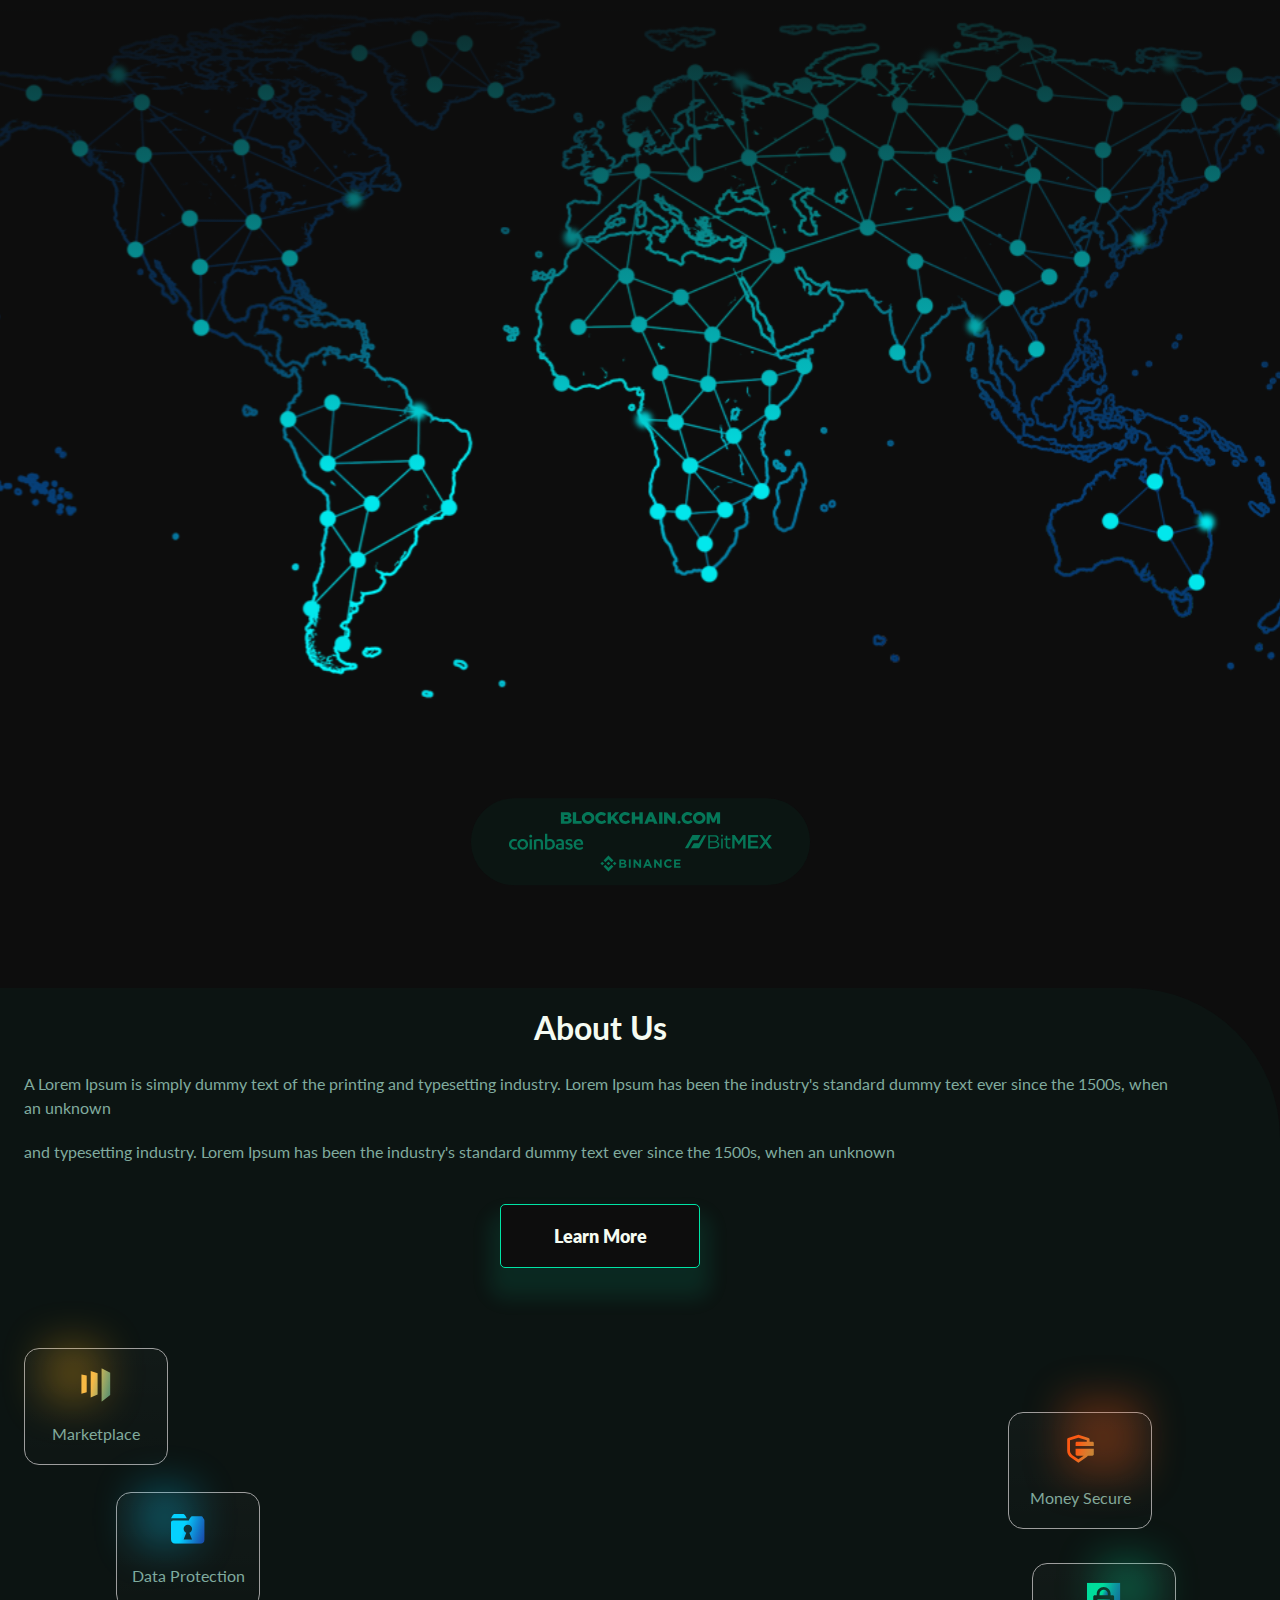
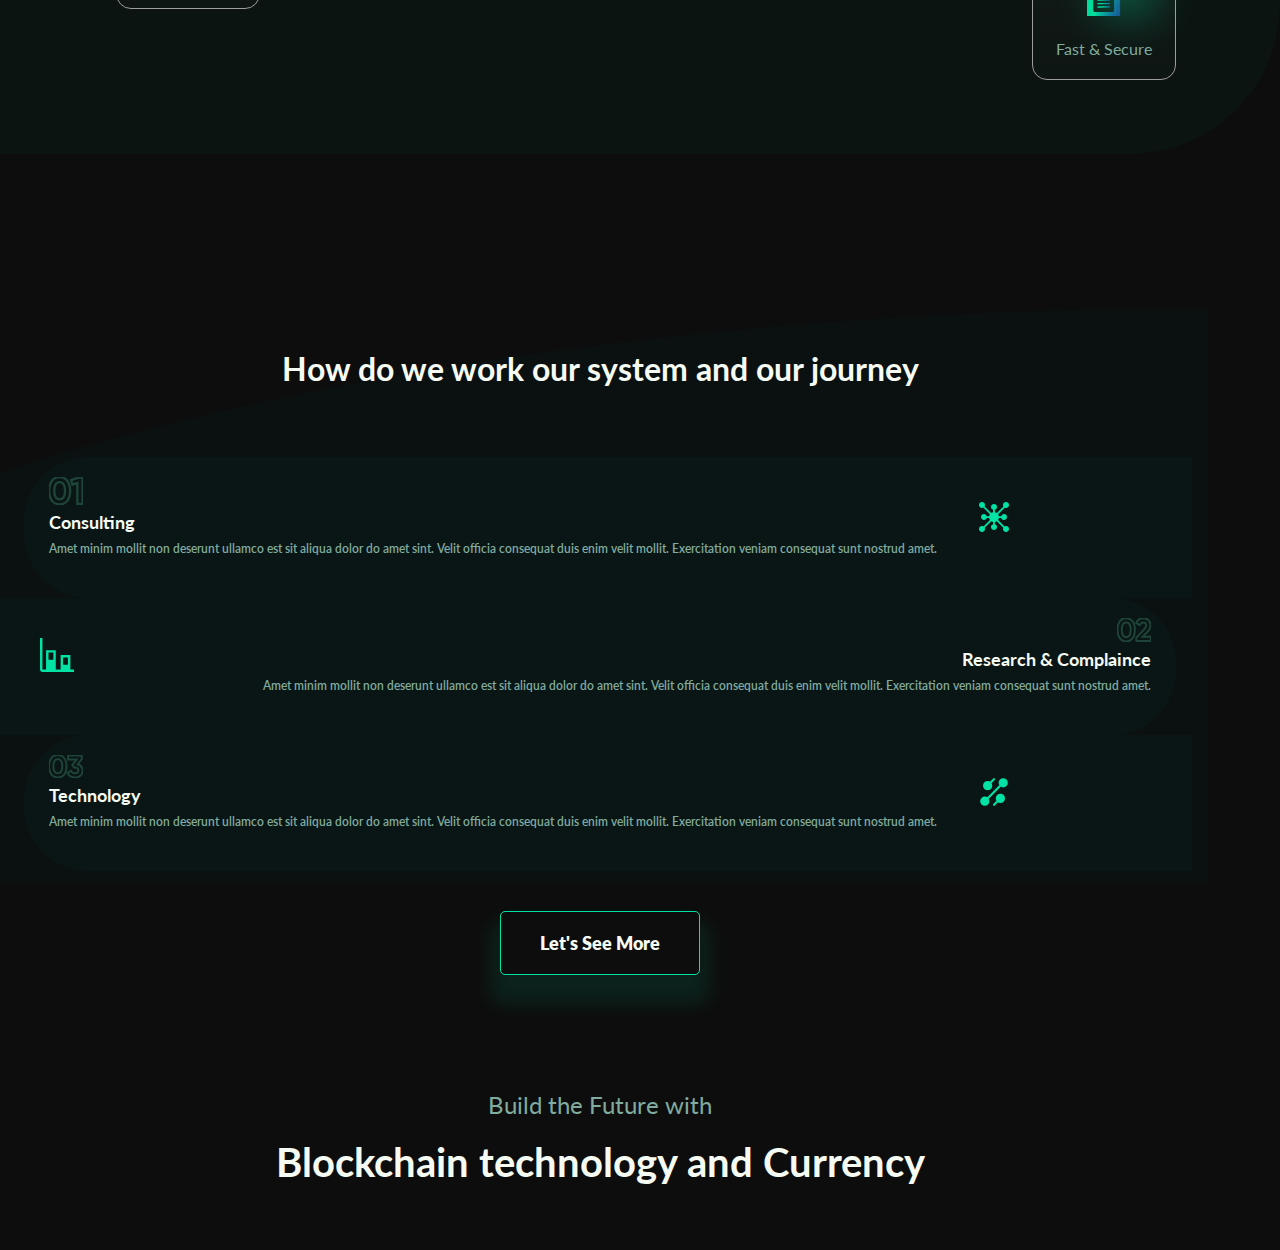
==== commit 68593dc3: "Novas Alterações" ====
--- a/index.html
+++ b/index.html
@@ -89,11 +89,42 @@
         </div>
     </section>
 
+    <section class="section container second">
+        <h1 class="content2">How do we work
+            our system and our journey</h1>
+
+        <div class="grid">
+            <div>
+                <img class="number"src="/images/Numbers/01.svg" alt="Número 1">
+                <h1>Consulting</h1>
+                <p>Amet minim mollit non deserunt ullamco est sit aliqua dolor do amet sint. Velit officia consequat duis enim velit mollit. Exercitation veniam consequat sunt nostrud amet.</p>
+            </div>
+            <img class="icon" src="/images/icons/atomo-icon.svg" alt="icone">
+        </div>
+        <div class="grid2">
+            <img class="icon" src="/images/icons/gasolibe-icon.svg" alt="icone">
+            <div>
+                <img src="/images/Numbers/02.svg" alt="Número 2">
+                <h1>Research & Complaince</h1>
+                <p>Amet minim mollit non deserunt ullamco est sit aliqua dolor do amet sint. Velit officia consequat duis enim velit mollit. Exercitation veniam consequat sunt nostrud amet.</p>
+            </div>
+        </div>
+        <div class="grid">
+            <div>
+                <img src="/images/Numbers/03.svg" alt="Número 3">
+                <h1>Technology</h1>
+                <p>Amet minim mollit non deserunt ullamco est sit aliqua dolor do amet sint. Velit officia consequat duis enim velit mollit. Exercitation veniam consequat sunt nostrud amet.</p>
+            </div>
+            <img  class="icon" src="images/icons/third-icon.svg" alt="icone">
+        </div>
+        <button class="button2" type="button">Let's See More</button>
+    </section>
+
     <section class="section container">
         <h1 class="placeholder">Build the Future with </h1>
         <p class="content">Blockchain technology and Currency</p>
     </section>
-
+    
 
 
 
--- a/style.css
+++ b/style.css
@@ -18,6 +18,7 @@
     --white-color: #F5FBF2;
     --lato-font: 'Lato', sans-serif;
     --gray: #9E9E9E;
+    --div-color: #00DD9C08;
 }
 
 body {
@@ -299,3 +300,66 @@
     width: 2.125rem;
 }
 
+.second {
+    margin-top: 15rem;
+    position: relative;
+}
+
+.second::after {
+    content: '';
+    position: absolute;
+    z-index: -1;
+    width: 150%;
+    height: 64vh;
+    background: rgb(10, 22, 25, 0.4);
+    top: -2rem;
+    right: -2rem;
+    border-top-left-radius: 100%;
+
+}
+
+.grid {
+    padding-top: 1.25rem;
+    padding-bottom: 2.625rem;
+    padding-left: 1.5625rem; 
+    display: grid;
+    grid-template-columns: 80% 20%;
+    align-items: center;
+    gap: 0.875rem;
+    background: var(--div-color);
+    border-top-left-radius: 4rem;
+    border-bottom-left-radius: 4rem;
+    z-index: 3;
+    margin-right: -1rem;
+}
+
+.grid2 {
+    padding: 1.25rem 1.5625rem 2.625rem 3rem;
+    display: grid;
+    grid-template-columns: 20% 80%;
+    align-items: center;
+    background: var(--div-color);
+    border-top-right-radius: 4rem;
+    border-bottom-right-radius: 4rem;
+    margin-left: -2rem;
+}
+
+.grid div{
+    text-align: left;
+}
+.grid2 div {
+    text-align: right;
+}
+
+.grid h1,
+.grid2 h1 {
+    font-size: 1.125rem;
+    margin-top: 3px;
+}
+
+.grid p, 
+.grid2 p {
+    color: var(--placeHolder-color);
+    margin-top: 0.5rem;
+    font-size: 0.75rem;
+}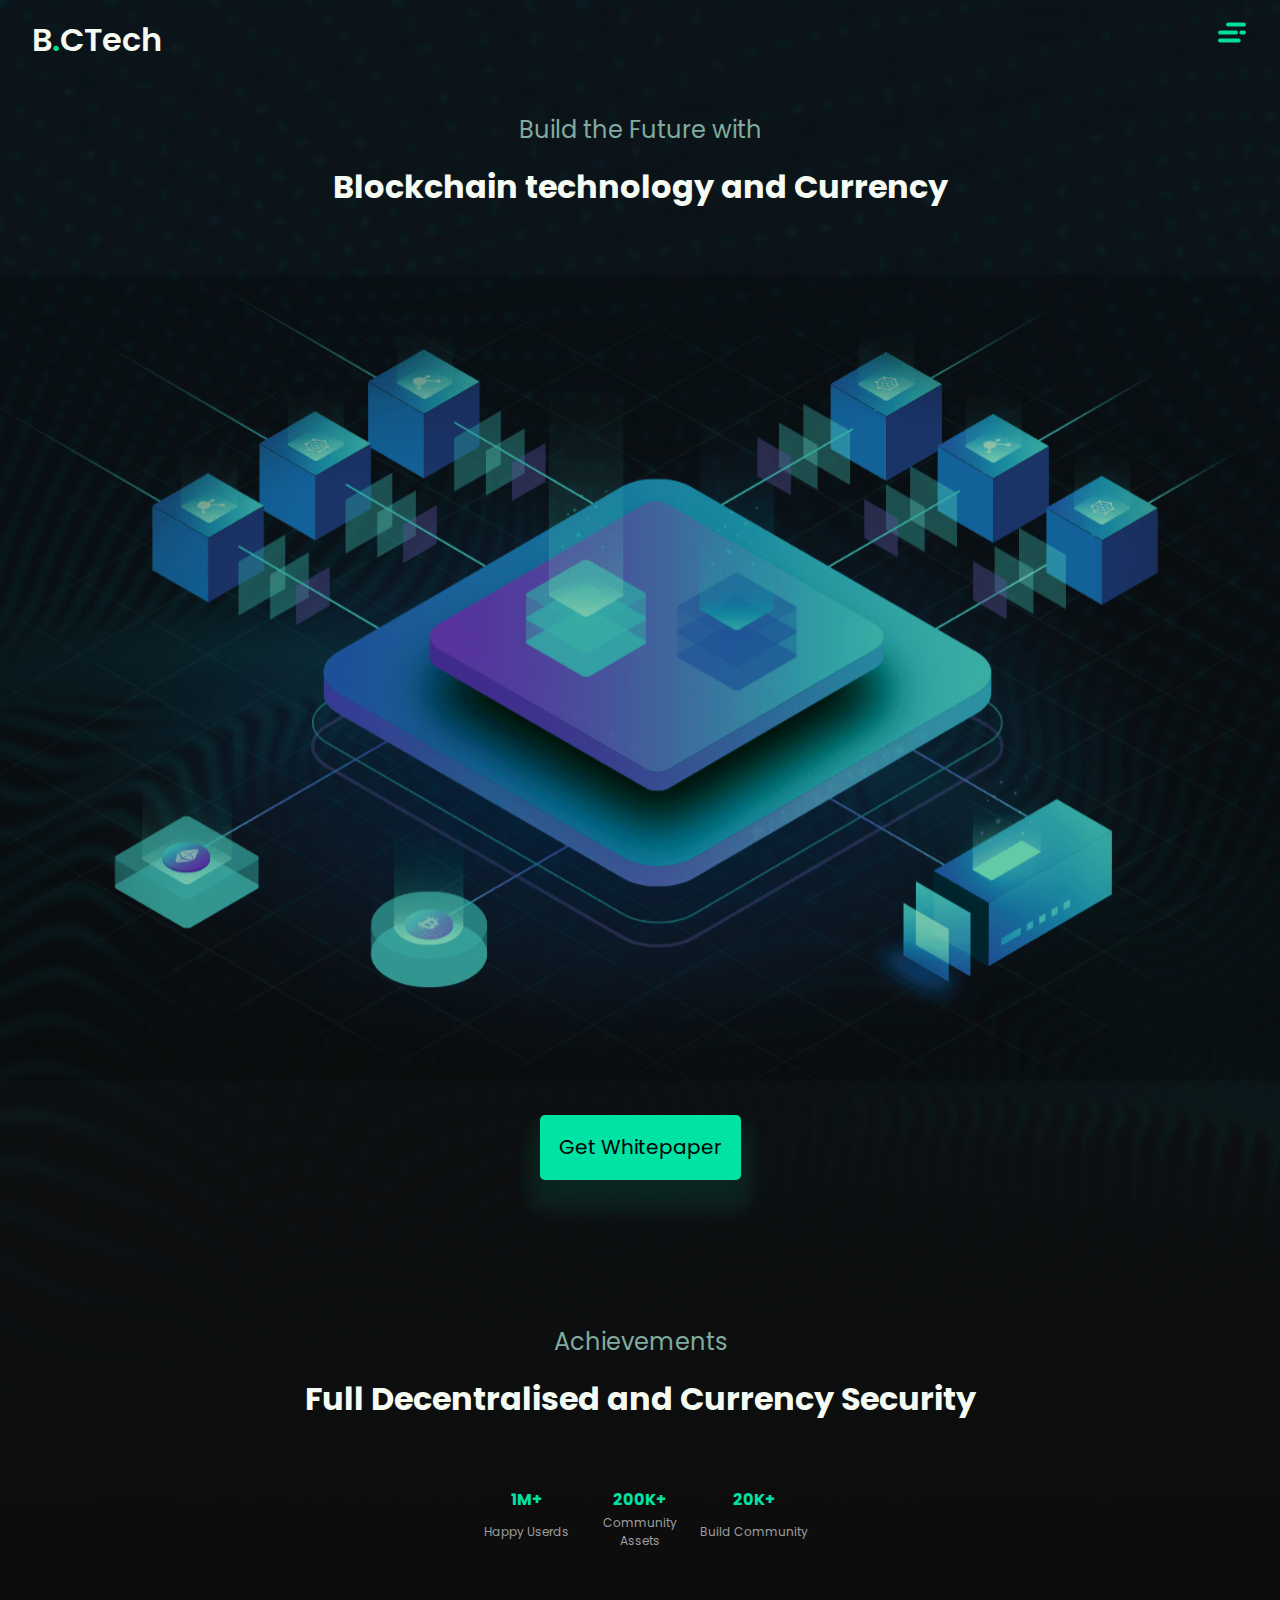
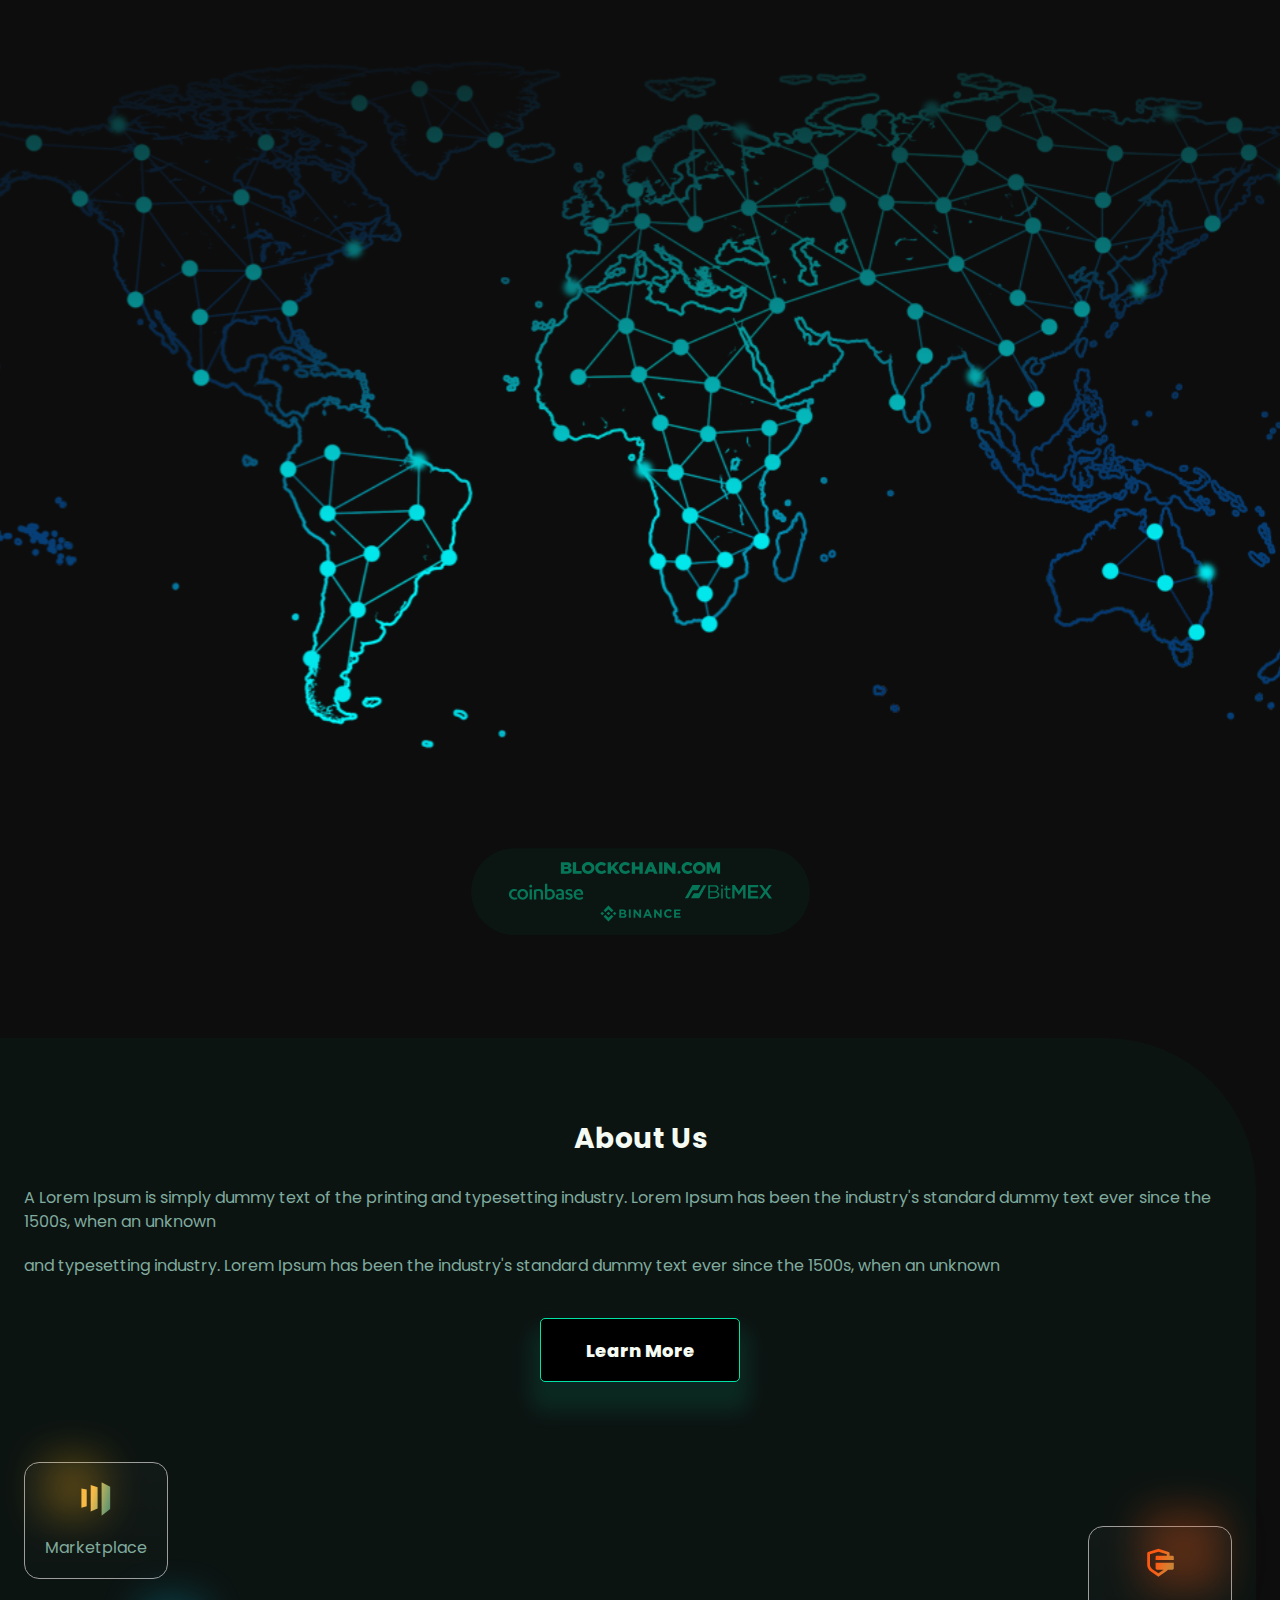
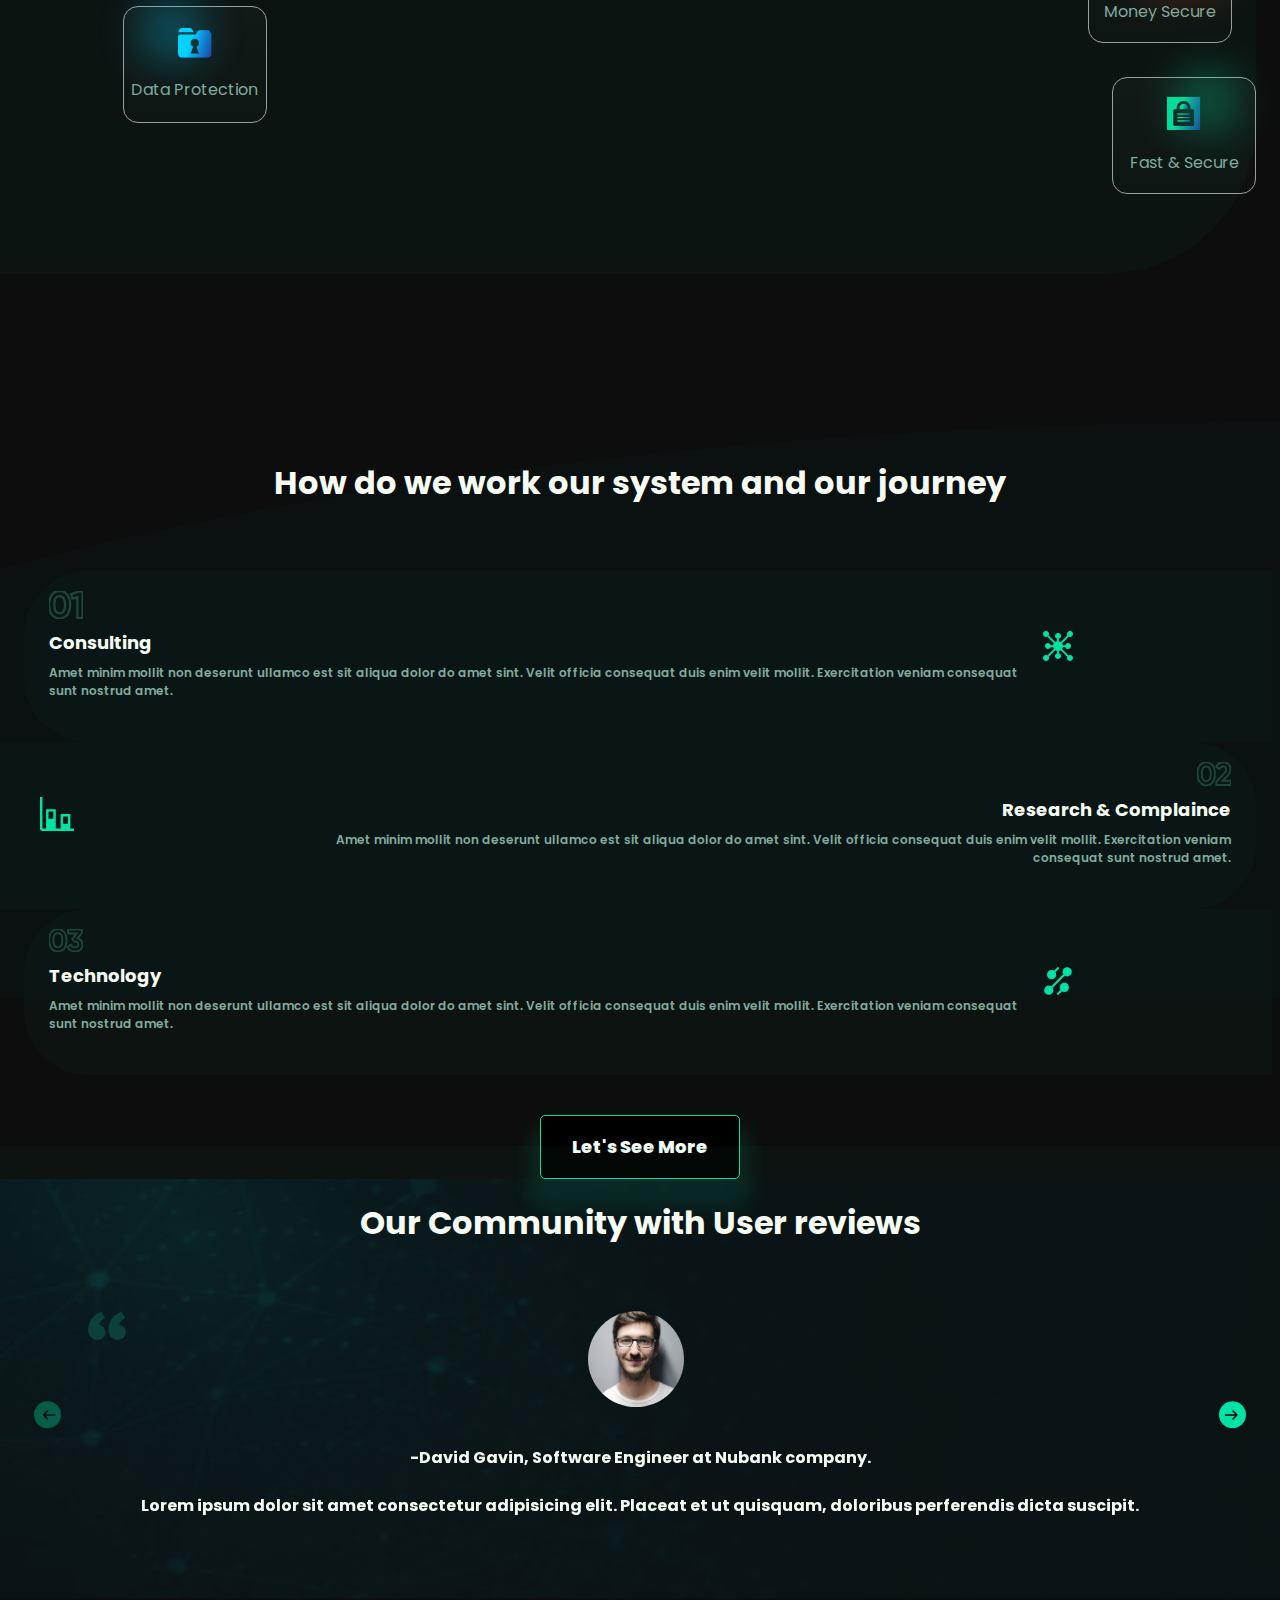
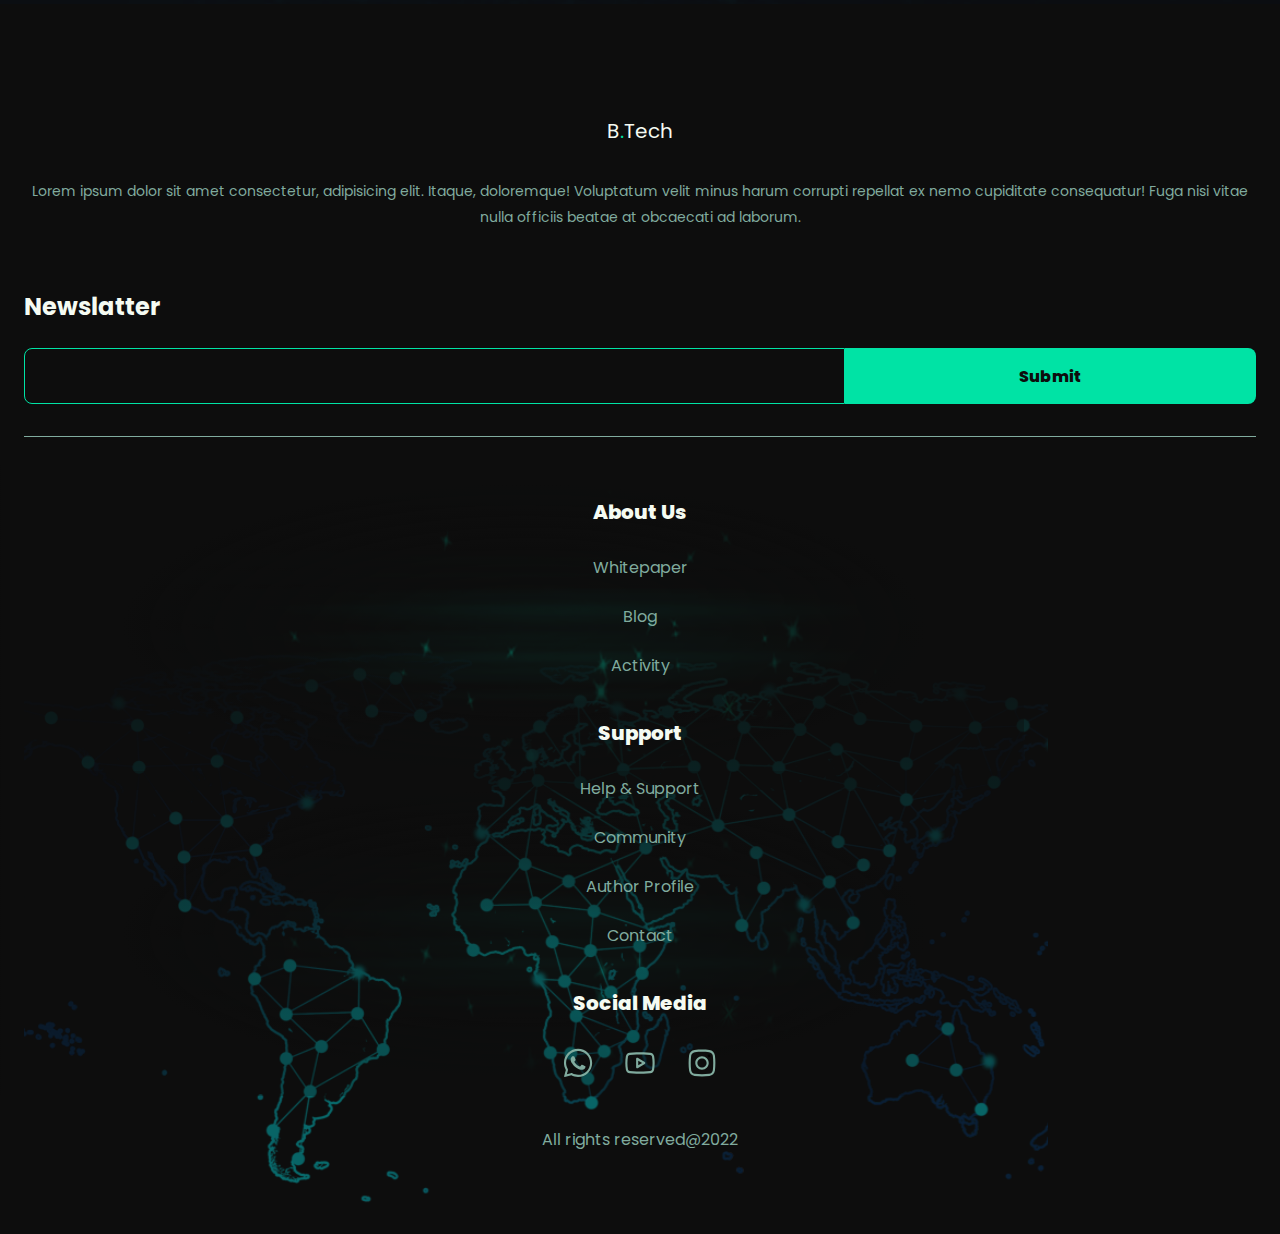
==== commit 7ecada76: "novo" ====
--- a/index.html
+++ b/index.html
@@ -1,4 +1,3 @@
-<!--====ESTOU APRENDENDO HTML====-->
 <!DOCTYPE html>
 <html lang="pt-BR">
 <head>
@@ -7,25 +6,43 @@
     <meta name="viewport" content="width=device-width, initial-scale=1.0">
     <!--======= ESTILO =======-->
     <link rel="stylesheet" href="style.css">
-
     <!--==========FONTES==========-->
     <link rel="preconnect" href="https://fonts.googleapis.com">
     <link rel="preconnect" href="https://fonts.gstatic.com" crossorigin>
-    <link href="https://fonts.googleapis.com/css2?family=Amaranth:wght@400;700&family=Lato:ital,wght@0,300;0,400;0,700;1,400&family=M+PLUS+1p:wght@700&display=swap" rel="stylesheet">
-    
-<title>My Landim Page</title>
+    <link href="https://fonts.googleapis.com/css2?family=Poppins:wght@400;500;600;700;800&display=swap" rel="stylesheet">
+     <!--===========SWIPER============-->
+    <link rel="stylesheet" href="https://unpkg.com/swiper@8/swiper-bundle.min.css"/>
+
+    <title>My Landim Page</title>
+    
 </head>
 
 <body>
     <img class="gradient"src="/images/gradient.svg">
 
     <header id="header">
-    <nav class="container">
-        <a id="icon"href="#" class="logo">B<span id="span">.</span>CTech</a>
-        <div class="menu"><img src="/images/Menuicon-menu.svg" alt="icone-menu"></div>
-    </nav>
-            
+    <nav class="nav" id="home">
+        <a id="icon"href="#home" class="logo">B<span id="span">.</span>CTech</a>
+        
+
+        <div id="menu-mobile">
+        <ul class="list">
+            <li><a onclick="remover()" class="items" href="#home">Home</a></li>
+            <li><a onclick="remover()" class="items" href="#achievements">Achievements</a></li>
+            <li><a onclick="remover()" class="items" href="#special">About Us</a></li>
+            <li><a onclick="remover()" class="items" href="#reviews">Reviews</a></li>
+            <li><a onclick="remover()" class="items" href="#last">Contact</a></li>
+        </ul>
+        </div>
+
+        <div class="open" onclick="mostrar()"><img src="/images/Menuicon-menu.svg" alt="icone-menu"></div>
+        <div><img id="close" onclick="remover()" src="images/social_medias/Cancel.svg" alt=""></div>
+       
+        
+        <!--<div class="menu"></div>-->
+    </nav> 
     </header>
+
 
     <section class="section container">
         <h1 class="placeholder">Build the Future with </h1>
@@ -35,7 +52,7 @@
     <img class="img" src="/images/boxes.svg" alt="imagem">
     <button class="button"type="button">Get Whitepaper</button> 
     
-    <section class="section">
+    <section class="section" id="achievements">
         <h1 class="placeholder">Achievements</h1>
         <p class="content2">Full Decentralised and Currency Security</p>
         <table>
@@ -89,7 +106,7 @@
         </div>
     </section>
 
-    <section class="section container second">
+    <section class="section container second" id="second">
         <h1 class="content2">How do we work
             our system and our journey</h1>
 
@@ -117,19 +134,110 @@
             </div>
             <img  class="icon" src="images/icons/third-icon.svg" alt="icone">
         </div>
-        <button class="button2" type="button">Let's See More</button>
-    </section>
-
-    <section class="section container">
-        <h1 class="placeholder">Build the Future with </h1>
-        <p class="content">Blockchain technology and Currency</p>
-    </section>
-    
-
-
-
-
+        <button id="button2" class="button2" type="button">Let's See More</button>
+    </section>
+
+    <section class="special" id="reviews">
+        <img class="background" src="images/background2.png">
+        <p class="content">Our Community with User reviews</p>
+
+        <!-- Slider main container -->
+        <div class="swiper mySwiper">
+        <!-- Additional required wrapper -->
+        <div class="swiper-wrapper">
+        <!-- Slides -->
+        <div class="testimonials swiper-slide">
+            <blockquote>
+                <img id="vector"src="/images/Vector.svg">
+                <cite>
+                    <img class="img-swip" src="/images/user-one.jpg">
+                </cite>
+                <p>-David Gavin, Software Engineer at Nubank company.<br><br>Lorem ipsum dolor sit amet consectetur adipisicing elit. Placeat et ut quisquam, doloribus perferendis dicta suscipit.</p>
+
+            </blockquote>
+        </div>
+        <div class="testimonials swiper-slide">
+            <blockquote>
+                <img id="vector"src="/images/Vector.svg">
+                <img class="img-swip"src="/images/user-four.png">
+                <p>-Dake M. Chile, Business Owner of Bellie.<br><br>Lorem ipsum dolor sit amet consectetur adipisicing elit. Placeat et ut quisquam, doloribus perferendis dicta suscipit.</p>
+            </blockquote>
+        </div>
+        <div class="testimonials swiper-slide">
+            <blockquote>
+                <img id="vector"src="/images/Vector.svg">
+                <cite>
+                    <img class="img-swip" src="/images/user-three.jpg">
+                </cite>
+                <p>-Milena Christopher, CEO at a Shopee Company.<br><br>Lorem ipsum dolor sit amet consectetur adipisicing elit. Placeat et ut quisquam, doloribus perferendis dicta suscipit.</p>
+
+            </blockquote>
+        </div>
+    </div>
+    <div class="swiper-button-next"><img src="/images/Arrow rightsetas.svg"></div>
+    <div class="swiper-button-prev"><img src="/images/Arrow leftsetas.svg"></div>
+    
+    </div>
+    </section>
+    <section class="section container last">
+        <h1 id="title2">B<span id="span">.</span>Tech</h1>
+        <p  id="last-p"class="content">Lorem ipsum dolor sit amet consectetur, adipisicing elit. Itaque, doloremque! Voluptatum velit minus harum corrupti repellat ex nemo cupiditate consequatur! Fuga nisi vitae nulla officiis beatae at obcaecati ad laborum.</p>
+
+        <h2>Newslatter</h2>
+
+        <div class="Newgr">
+        <input type="text" id="submit">
+        <div>Submit</div>
+        
+        </div>
+        <p class="linha"></p>
+
+    </section>
+    
+    <section id="last" class="section container last">
+
+        <div class="informations">
+        <h1>About Us</h1>
+        <p>Whitepaper</p>
+        <p>Blog</p>
+        <p>Activity</p>
+        </div>
+
+        <div class="informations">
+        <h1>Support</h1>
+        <p>Help & Support</p>
+        <p>Community</p>
+        <p>Author Profile</p>
+        <p>Contact</p>
+        </div>
+        
+        <div class="informations">
+        <h1>Social Media</h1>
+        <div id="images">
+            <img src="/images/social_medias/Whatsapp.svg" class="icon" alt="whatsapp">
+            <img src="/images/social_medias/Youtube.svg" class="icon" alt="youtube">
+            <img src="/images/social_medias/Instagram.svg" class="icon" alt="instagram">
+        </div>
+        </div>
+
+        <img src="/images/mapa.svg" alt="mapa do mundo" class="world">
+        <img src="images/social_medias/background_for_last.svg" id="background_for_last">
+        <img src="images/social_medias/background_for_last.svg" id="background_for_last2">
+
+        <footer>All rights reserved@2022</footer>
+    </section>
+    
+
+
+
+    <!--====SWIPER====-->
+    
+    <script src="https://unpkg.com/swiper@8/swiper-bundle.min.js"></script>
+
+
+    
     <!--======= SCRIPT =======-->
-    <script src="script.js"></script>
+    <script src="/script.js"></script>
+    
 </body>
 </html>--- a/style.css
+++ b/style.css
@@ -4,11 +4,14 @@
 * {
     margin: 0;
     padding: 0;
-    box-sizing: border-box
-}
+    box-sizing: border-box;
+    scroll-behavior: smooth;
+}
+
 
 /*======VARIÁVEIS=======*/
 :root {
+
     font-size: 100%; 
     /* ========== CORES ======= */
     --placeHolder-color: #80AB9E;
@@ -19,11 +22,15 @@
     --lato-font: 'Lato', sans-serif;
     --gray: #9E9E9E;
     --div-color: #00DD9C08;
+
+    /*Fontes*/
+    --poppins: 'Poppins', sans-serif;;
 }
 
 body {
     background: var(--dark-blue);
     color: var(--white-color);
+    overflow-x: hidden;
 }
 
 a {
@@ -32,7 +39,9 @@
 
 
 
-
+.menu {
+    cursor: pointer;
+}
 
 /*========NAVEGAÇÃO========*/
 #header {
@@ -41,6 +50,7 @@
     top: 0;
     left: 0;   
     width: 100vw;
+    
 }
 
 nav a {
@@ -52,6 +62,140 @@
     justify-content: space-between;
     align-items: center;
     height: 100%;
+}
+
+nav #menu-mobile {
+    opacity: 0;
+    visibility: hidden;
+}
+
+nav.show #menu-mobile{
+    opacity: 1;
+    visibility: visible;
+    background: white;
+    
+    height: 100vh;
+    width: 100vw;
+    
+    position: fixed;
+    z-index: 2;
+    top: 0;
+    left: 0;
+
+}
+
+
+#close {
+    visibility: hidden;
+    opacity: 0;
+
+    position: absolute;
+    z-index: 2;
+    right: 1rem;
+    top: 1rem;
+
+    /*Transition*/
+}
+
+nav.show #close {
+    visibility: visible;
+    opacity: 1;
+}
+
+#close:hover, .open:hover {
+    cursor: pointer;
+}
+
+.open {
+    position: absolute;
+    right: 2rem;
+    top: 1rem;
+}
+
+
+nav ul li {
+    text-align: center;
+}
+
+#menu-mobile {
+    display: grid;
+    align-items: center;
+}
+
+.list {
+    display: grid;
+    align-items: center;
+    height: 80%;
+    margin: 0 auto;
+}
+
+
+nav.show #menu-mobile .items {
+    color: #000033;
+    font-weight: 800;
+    font-family: var(--poppins);
+    font-size: 1.75rem;
+    transition: all 0.3s;
+    position: relative;
+
+}
+
+nav.show #menu-mobile .items::after {
+    content: '';
+    width: 0;
+    height: 2px;
+    background: var(--green-color);
+    position: absolute;
+    bottom: 0;
+    left: 0;
+    transition: all 0.3s;
+}
+
+nav.show #menu-mobile .items:hover::after {
+    content: '';
+    width: 100%;
+}
+
+
+nav.show #menu-mobile .items:hover {
+    color: var(--green-color);
+}
+
+/*
+#mobile {
+    width: 100vw;
+    height: 100vh;
+    background: white;
+    position: relative;
+    top: 0;
+    left: 0;
+    z-index: 1;
+    display: grid;
+    align-items: center;
+}
+
+#menu-mobile {
+    position: absolute;
+    display: grid;
+    align-items: center;
+    font-family: var(--prompt);
+    font-weight: 600;
+    font-size: 2rem;
+    text-align: center;
+    z-index: 1;
+    color: rgb(0, 0, 51);
+    width: 100vw;
+    height: 80vh;
+
+    
+}
+*/
+
+
+.nav {
+    width: 100%;
+    padding: 0 2rem;
+    display: flex;
 }
 
 table {
@@ -85,7 +229,7 @@
 }
 
 #icon {
-    font-family: 'Amaranth', sans-serif;
+    font-family: var(--poppins);
     font-weight: 600;
     font-size: 2rem;
     color: var(--white-color);
@@ -93,16 +237,46 @@
 
 
 .section {
-    font-family: var(--lato-font);
+    font-family: var(--poppins);
     font-weight: 600;
     text-align: center;
     margin-top: 7.390625rem;
 }
+#achievements {
+    padding-top: 2rem;
+}
 
 .container {
-    width: 90%;
-    margin-left: 1.5rem;
-    margin-right: 1.5rem;
+    width: 100%;
+    padding-left: 1.5rem;
+    padding-right: 1.5rem;
+}
+
+.special {
+    
+    font-size: 2.25rem;
+    background: var(--div-color);
+    width: 100%;
+    padding-left: 1.5rem;
+    padding-right: 1.5rem;
+    font-family: var(--poppins);
+    font-weight: 600;
+    text-align: center;
+    margin-top: -2.03125rem;
+    padding-top: 3rem;
+    padding-bottom: 5rem;
+    position: relative;
+}
+
+
+.special .background {
+    position: absolute;
+    display: block;
+    z-index: -5;
+    top: 2.03125rem;
+    left: 0;
+    height: 94%;
+    width: 100%;
 }
 
 
@@ -123,19 +297,20 @@
 }
 
 .content {
-    font-family: var(--lato-font);
-    font-weight: 700;
-    font-size: 2.5rem;
-    line-height: 3.65rem;
-    margin-bottom: 3.65rem;
-}
-.content2 {
-    font-family: var(--lato-font);
+    font-family: var(--poppins);
     font-weight: 700;
     font-size: 2rem;
     line-height: 3.65rem;
     margin-bottom: 3.65rem;
 }
+.content2 {
+    font-family: var(--poppins);
+    font-weight: 700;
+    font-size: 2rem;
+    line-height: 3.65rem;
+    margin-bottom: 3.65rem;
+    padding: 0 1rem;
+}
 
 .img {
     width: 100%;
@@ -143,6 +318,7 @@
 
 #special {
   position: relative;
+  padding-top: 4rem;
 }
 
 #special::after {
@@ -174,7 +350,7 @@
     height: 4.0625rem;
     border-radius: 5px;
     font-size: 1.25rem;
-    font-family: var(--lato-font);
+    font-family: var(--poppins);
     font-weight: 400;
     margin-left: auto;
     margin-right: auto;
@@ -194,8 +370,8 @@
 }
 
 .title {
-    font-size: 2rem;
-    font-family: var(--lato-font);
+    font-size: 1.75rem;
+    font-family: var(--poppins);
     font-weight: 700;
     line-height: 150%;
     height: 3rem;
@@ -205,12 +381,12 @@
 
 .button2 {
     margin-top: 2.5rem;
-    background: var(--dark-blue);
+    background: black;
     color: var(--white-color);
     width: 12.5rem;
     height: 4rem;
     border: 1px solid var(--button-color);
-    font-family: var(--lato-font);
+    font-family: var(--poppins);
     border-radius: 5px;
     font-size: 1.125rem;
     font-weight: 800;
@@ -313,7 +489,7 @@
     height: 64vh;
     background: rgb(10, 22, 25, 0.4);
     top: -2rem;
-    right: -2rem;
+    right: 0rem;
     border-top-left-radius: 100%;
 
 }
@@ -362,4 +538,176 @@
     color: var(--placeHolder-color);
     margin-top: 0.5rem;
     font-size: 0.75rem;
-}+}
+
+
+.img-swip {
+    width: 6rem;
+    height: 6rem;
+    object-fit: cover;
+    clip-path: circle();
+    margin-right: 0.5rem;
+    cursor: pointer;
+    
+}
+
+.testimonials p {
+    font-family: var(--poppins);
+    font-weight: 700;
+    font-size: 1rem;
+    line-height: 1.5rem;
+    text-align: center;
+    margin: 1.5rem 4.5625rem 0 4.5625rem;
+}
+
+.swiper-button-next {
+    clip-path: circle();
+    background: var(--button-color);
+    padding-left: 1.3rem;
+}
+
+.swiper-button-prev {
+    clip-path: circle();
+    background: var(--button-color);
+    padding-left: 1.65rem;
+}
+
+blockquote {
+    position: relative;
+}
+
+#vector {
+    position: absolute;
+    left: 4rem;
+}
+
+#title2 {
+    font-family: var(--poppins);
+    font-weight: 400;
+    font-size: 1.25rem;
+}
+
+
+#last-p {
+    font-weight: 400;
+    font-size: 0.875rem;
+    margin-top: 2rem;
+    line-height: 1.625rem;
+    color: var(--placeHolder-color);
+}
+
+.last h2 {
+    margin-top: 2rem;
+    text-align: left;
+}
+
+.Newgr {
+    display: grid;
+    grid-template-columns: 2fr 1fr;
+    grid-column-gap: 0;
+    gap: 0;
+    margin-top: 1.5rem;
+    height: 3.5rem;
+
+}
+
+.Newgr input {
+    background: none;
+    outline: none;
+    border: 1px solid var(--button-color);
+    border-radius: 0.5rem 0 0 0.5rem;
+    padding-left: 1rem;
+    color: white;
+}
+.Newgr input:focus {
+    border: 1px solid var(--placeHolder-color);
+}
+
+
+.Newgr div {
+    background: var(--button-color);
+    padding: 0.5rem;
+    color: #0d0d0d;
+    padding-top: 1rem;
+    font-weight: 800;
+    border-radius: 0 0.5rem 0.5rem 0;
+    transition: 0.3s;
+}
+
+.Newgr div:hover {
+    background: rgb(85, 216, 181);
+    color: white;
+    cursor: pointer;
+}
+
+.linha {
+    margin-top: 2rem;
+    width: 100%;
+    height: 1px;
+    background: var(--placeHolder-color);
+}
+
+#last {
+    margin-top: 1.75rem;
+    padding-bottom: 3rem;
+    position: relative;
+    padding-top: 2rem;
+}
+
+#last .informations {
+    margin-bottom: 2.5rem;
+}
+#last .informations h1 {
+    margin-bottom: 1.75rem;
+    font-weight: 800;
+    font-size: 1.25rem;
+}
+
+#last .informations p, footer {
+    margin-bottom: 1.5rem;
+    font-size: 1rem;
+    font-weight: 400;
+    color: var(--placeHolder-color)
+}
+
+#images img {
+    display: inline-flex;   
+    
+}
+
+#last #images .icon:hover  {
+    
+    cursor: pointer;
+}
+
+#images img:nth-child(2) {
+    margin: 0 1.5rem;
+}
+
+#last .world {
+    position: absolute;
+    top: 6.25rem;
+    display: block;
+    width: 80%;
+    z-index: -8;
+    opacity: 0.4;
+}
+
+#last #background_for_last {
+    position: absolute;
+    z-index: -5;
+    top: 0;
+    left: 0;
+    display: block;
+    width: 80%;
+    opacity: 0.8;
+}
+#last #background_for_last2 {
+    z-index: -5;
+    position: absolute;
+    bottom: 8rem;
+    left: 0;
+    display: block;
+    width: 80%;
+    opacity: 0.5;
+}
